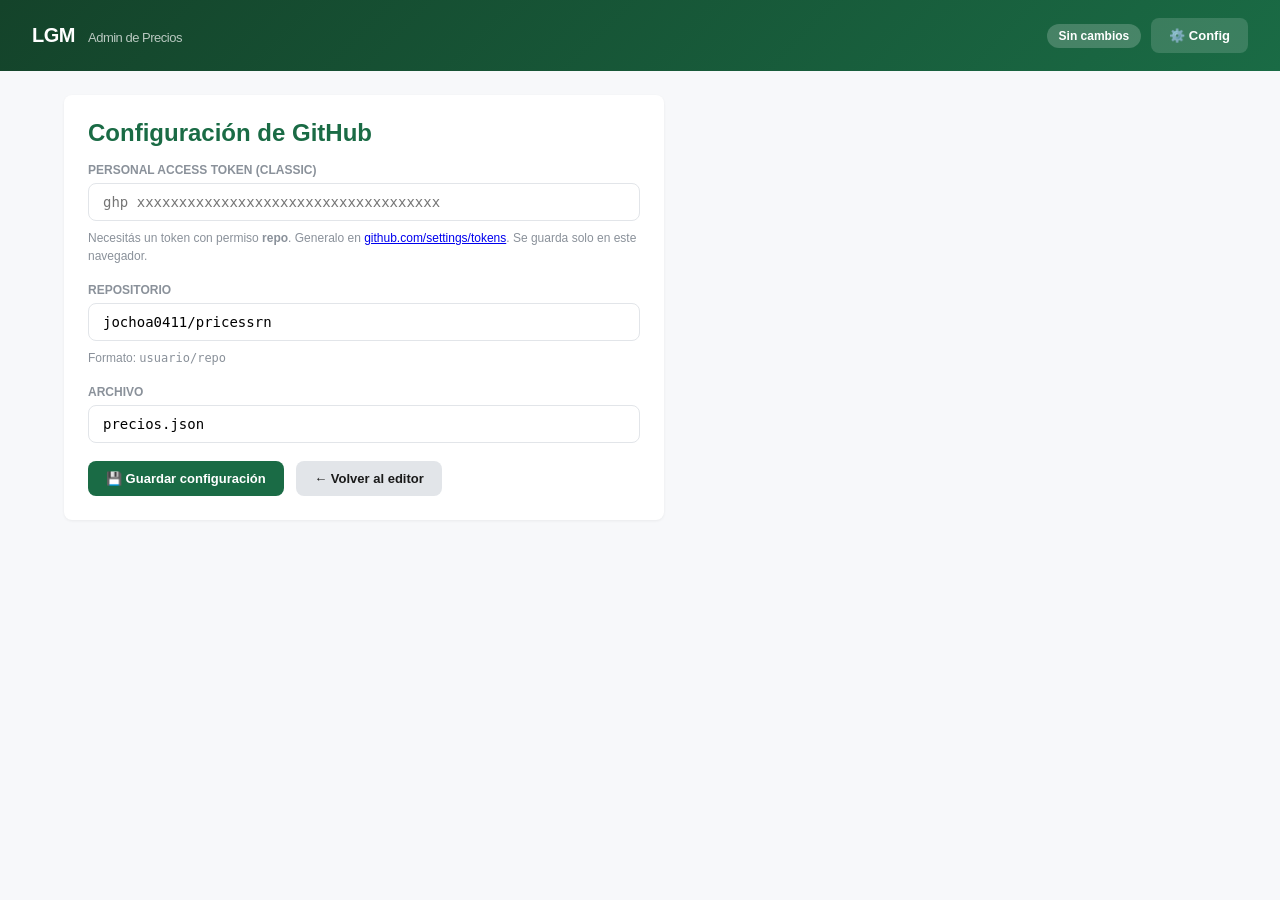
==== admin.html @ bcf22f52 "Proteger recarga con cambios pendientes" ====
<!DOCTYPE html>
<html lang="es">
<head>
<meta charset="UTF-8">
<meta name="viewport" content="width=device-width, initial-scale=1.0">
<title>LGM · Admin Precios</title>
<style>
:root { --bg: #f7f8fa; --card: #fff; --green: #1a6b45; --green-light: #e8f5e9; --green-dark: #14432a; --red: #d32f2f; --amber: #d97706; --blue: #0066cc; --border: #e2e5e9; --text: #1a1a1a; --muted: #8a919a; --radius: 8px; }
* { box-sizing: border-box; margin: 0; padding: 0; }
body { font-family: -apple-system, BlinkMacSystemFont, 'Segoe UI', sans-serif; background: var(--bg); color: var(--text); }

/* Header */
.topbar { background: linear-gradient(135deg, var(--green-dark), var(--green)); color: white; padding: 18px 32px; display: flex; justify-content: space-between; align-items: center; }
.topbar h1 { font-size: 20px; font-weight: 800; letter-spacing: -0.5px; }
.topbar h1 small { font-weight: 400; opacity: 0.7; font-size: 13px; margin-left: 8px; }
.topbar-right { display: flex; gap: 10px; align-items: center; }
.status { font-size: 12px; padding: 5px 12px; border-radius: 99px; font-weight: 600; }
.status.ok { background: rgba(255,255,255,0.2); }
.status.dirty { background: #ff9500; color: white; animation: pulse 1.5s infinite; }
@keyframes pulse { 0%,100%{opacity:1} 50%{opacity:0.7} }

/* Layout */
.container { max-width: 1200px; margin: 0 auto; padding: 24px; }
.toolbar { display: flex; gap: 12px; align-items: center; margin-bottom: 20px; flex-wrap: wrap; }
.toolbar-left { display: flex; gap: 10px; align-items: center; flex: 1; }
.toolbar-right { display: flex; gap: 10px; align-items: center; }

/* Buttons */
.btn { padding: 10px 18px; border: none; border-radius: var(--radius); font-weight: 600; cursor: pointer; font-size: 13px; display: inline-flex; align-items: center; gap: 6px; transition: all 0.15s; }
.btn-green { background: var(--green); color: white; }
.btn-green:hover { background: var(--green-dark); }
.btn-red { background: var(--red); color: white; }
.btn-blue { background: var(--blue); color: white; }
.btn-ghost { background: var(--border); color: var(--text); }
.btn-ghost:hover { background: #d0d4da; }
.btn-sm { padding: 6px 12px; font-size: 12px; }
.btn:disabled { opacity: 0.5; cursor: not-allowed; }

/* Tabs */
.tabs { display: flex; gap: 0; border-bottom: 2px solid var(--border); margin-bottom: 20px; }
.tab { padding: 12px 24px; border: none; background: transparent; cursor: pointer; font-weight: 600; color: var(--muted); border-bottom: 3px solid transparent; margin-bottom: -2px; font-size: 14px; }
.tab.active { color: var(--green); border-bottom-color: var(--green); }
.tab-panel { display: none; }
.tab-panel.active { display: block; }

/* Table */
.card { background: var(--card); border-radius: var(--radius); box-shadow: 0 1px 3px rgba(0,0,0,0.06); overflow: hidden; margin-bottom: 20px; }
table { width: 100%; border-collapse: collapse; }
th { background: var(--green-light); color: var(--green-dark); padding: 10px 14px; font-size: 11px; text-transform: uppercase; letter-spacing: 0.5px; text-align: left; font-weight: 700; position: sticky; top: 0; }
td { padding: 8px 14px; border-bottom: 1px solid var(--border); font-size: 13px; vertical-align: middle; }
tr:hover td { background: #f9fafb; }
td input { width: 100%; padding: 6px 8px; border: 1px solid var(--border); border-radius: 4px; font-size: 13px; font-family: inherit; }
td input:focus { outline: none; border-color: var(--green); box-shadow: 0 0 0 2px rgba(26,107,69,0.1); }
td input.changed { background: #fffde7; border-color: var(--amber); }
td input[type="number"] { font-variant-numeric: tabular-nums; }
.col-id { width: 50px; color: var(--muted); }
.col-actions { width: 80px; text-align: center; }
.row-new td { background: #f0f9f5; }

/* Config */
.config-card { background: var(--card); border-radius: var(--radius); padding: 24px; box-shadow: 0 1px 3px rgba(0,0,0,0.06); margin-bottom: 20px; max-width: 600px; }
.config-card label { display: block; font-size: 12px; font-weight: 600; color: var(--muted); margin-bottom: 6px; text-transform: uppercase; }
.config-card input { width: 100%; padding: 10px 14px; border: 1px solid var(--border); border-radius: var(--radius); font-size: 14px; font-family: monospace; }
.config-card input:focus { outline: none; border-color: var(--green); }
.config-card p { font-size: 12px; color: var(--muted); margin-top: 8px; line-height: 1.5; }

/* Toast */
.toast { position: fixed; bottom: 24px; right: 24px; padding: 14px 22px; border-radius: var(--radius); font-size: 13px; font-weight: 600; z-index: 9999; opacity: 0; transform: translateY(12px); transition: all 0.25s; pointer-events: none; color: white; max-width: 400px; box-shadow: 0 8px 24px rgba(0,0,0,0.2); }
.toast.show { opacity: 1; transform: translateY(0); }
.toast.ok { background: var(--green); }
.toast.err { background: var(--red); }

/* Diff modal */
.overlay { position: fixed; inset: 0; background: rgba(0,0,0,0.5); z-index: 1000; display: flex; align-items: center; justify-content: center; padding: 24px; }
.overlay.hidden { display: none; }
.diff-box { background: white; border-radius: 12px; padding: 28px; width: 100%; max-width: 580px; max-height: 80vh; overflow-y: auto; }
.diff-box h2 { font-size: 17px; color: var(--green); margin-bottom: 16px; }
.diff-line { padding: 6px 10px; border-radius: 4px; margin: 4px 0; font-size: 13px; font-family: monospace; }
.diff-add { background: #e8f5e9; color: #1b5e20; }
.diff-del { background: #ffebee; color: #b71c1c; }
.diff-mod { background: #fff8e1; color: #f57f17; }
.diff-btns { display: flex; gap: 10px; margin-top: 20px; }
.diff-btns .btn { flex: 1; justify-content: center; }

/* Version */
.version-bar { display: flex; align-items: center; gap: 12px; padding: 12px 16px; background: var(--green-light); border-radius: var(--radius); margin-bottom: 20px; font-size: 13px; }
.version-bar strong { color: var(--green); font-size: 18px; }
.version-bar input { width: 70px; padding: 6px 10px; border: 1px solid var(--border); border-radius: 4px; font-size: 16px; font-weight: 700; text-align: center; }
</style>
</head>
<body>

<div class="topbar">
  <h1>LGM <small>Admin de Precios</small></h1>
  <div class="topbar-right">
    <span id="statusBadge" class="status ok">Sin cambios</span>
    <button class="btn btn-ghost" onclick="switchTab('config')" style="background:rgba(255,255,255,0.15);color:white;">⚙️ Config</button>
  </div>
</div>

<div class="container">
  <!-- CONFIG -->
  <div id="panelConfig" class="tab-panel">
    <div class="config-card">
      <h2 style="color:var(--green);margin-bottom:16px;">Configuración de GitHub</h2>
      <label>Personal Access Token (classic)</label>
      <input type="password" id="cfgToken" placeholder="ghp_xxxxxxxxxxxxxxxxxxxxxxxxxxxxxxxxxxxx">
      <p>Necesitás un token con permiso <strong>repo</strong>. Generalo en <a href="https://github.com/settings/tokens/new" target="_blank">github.com/settings/tokens</a>. Se guarda solo en este navegador.</p>
      <br>
      <label>Repositorio</label>
      <input type="text" id="cfgRepo" value="jochoa0411/pricessrn">
      <p>Formato: <code>usuario/repo</code></p>
      <br>
      <label>Archivo</label>
      <input type="text" id="cfgFile" value="precios.json">
      <br><br>
      <button class="btn btn-green" onclick="guardarConfig()">💾 Guardar configuración</button>
      <button class="btn btn-ghost" onclick="switchTab('editor')" style="margin-left:8px;">← Volver al editor</button>
    </div>
  </div>

  <!-- EDITOR -->
  <div id="panelEditor" class="tab-panel active">

    <div class="version-bar">
      <span>Versión actual:</span>
      <input type="hidden" id="inputVersion">
      <input type="hidden" id="inputVersion"><strong id="versionDisplay" style="font-size:18px;color:var(--green);">v-</strong><span id="lastUpdate" style="color:var(--muted);font-size:12px;margin-left:12px;"></span>
      <span id="lastUpdate" style="color:var(--muted);font-size:12px;margin-left:12px;"></span>
      <div style="flex:1"></div>
      <button class="btn btn-ghost btn-sm" onclick="cargarDesdeGH()">🔄 🔄 Recargar</button>
    </div>

    <div class="tabs">
      <button class="tab active" onclick="switchSubTab(this,'tabTelas')">📊 Telas (<span id="countTelas">0</span>)</button>
      <button class="tab" onclick="switchSubTab(this,'tabSacos')">🛍️ Sacos (<span id="countSacos">0</span>)</button>
    </div>

    <!-- TELAS -->
    <div id="tabTelas" class="tab-panel active">
      <div class="card">
        <table>
          <thead><tr>
            <th class="col-id">ID</th>
            <th>Nombre</th>
            <th>Cat</th>
            <th>Sombra</th>
            <th>Rollo</th>
            <th style="width:100px">Master $/pie²</th>
            <th style="width:100px">Conf $/pie²</th>
            <th class="col-actions"></th>
          </tr></thead>
          <tbody id="tbodyTelas"></tbody>
        </table>
      </div>
      <button class="btn btn-blue" onclick="addTela()">➕ Agregar tela</button>
    </div>

    <!-- SACOS -->
    <div id="tabSacos" class="tab-panel">
      <div class="card">
        <table>
          <thead><tr>
            <th class="col-id">ID</th>
            <th>Nombre</th>
            <th>Medidas</th>
            <th style="width:70px">Peso gm</th>
            <th style="width:90px">Precio A</th>
            <th style="width:90px">Precio B</th>
            <th style="width:90px">Precio C</th>
            <th class="col-actions"></th>
          </tr></thead>
          <tbody id="tbodySacos"></tbody>
        </table>
      </div>
      <button class="btn btn-blue" onclick="addSaco()">➕ Agregar saco</button>
    </div>

    <div class="toolbar" style="margin-top:20px;">
      <div style="flex:1"></div>
      <button class="btn btn-green" id="btnPublicar" onclick="prepararPublicacion()" disabled>🚀 Publicar cambios</button>
    </div>
  </div>
</div>

<!-- DIFF MODAL -->
<div id="diffModal" class="overlay hidden" onclick="if(event.target===this) cerrarDiff()">
  <div class="diff-box" onclick="event.stopPropagation()">
    <h2>📋 Resumen de cambios</h2>
    <div id="diffContent"></div>
    <div class="diff-btns">
      <button class="btn btn-green" onclick="publicar()">✅ Confirmar y publicar</button>
      <button class="btn btn-ghost" onclick="cerrarDiff()">Cancelar</button>
    </div>
  </div>
</div>

<div id="toast" class="toast ok"></div>

<script>
// ── State ──
let DATA = { version: 1, actualizado: '', telas: [], sacos: [] };
let ORIGINAL = null; // snapshot para diff
let dirty = false;
let GH_SHA = null; // sha del archivo actual para commits

// ── Config ──
function getConfig(){
  return {
    token: localStorage.getItem('GH_TOKEN') || '',
    repo: localStorage.getItem('GH_REPO') || 'jochoa0411/pricessrn',
    file: localStorage.getItem('GH_FILE') || 'precios.json'
  };
}
function guardarConfig(){
  localStorage.setItem('GH_TOKEN', document.getElementById('cfgToken').value.trim());
  localStorage.setItem('GH_REPO', document.getElementById('cfgRepo').value.trim());
  localStorage.setItem('GH_FILE', document.getElementById('cfgFile').value.trim());
  toast('✅ Configuración guardada');
  switchTab('editor');
  cargarDesdeGH();
}

// ── Toast ──
let _tt;
function toast(msg, tipo='ok'){
  const el = document.getElementById('toast');
  el.textContent = msg; el.className = 'toast '+tipo+' show';
  clearTimeout(_tt); _tt = setTimeout(()=> el.classList.remove('show'), 3000);
}

// ── Tabs ──
function switchTab(t){
  document.getElementById('panelConfig').classList.toggle('active', t==='config');
  document.getElementById('panelEditor').classList.toggle('active', t==='editor');
}
function switchSubTab(btn, id){
  document.querySelectorAll('.tabs .tab').forEach(b=>b.classList.remove('active'));
  btn.classList.add('active');
  document.querySelectorAll('#panelEditor > .tab-panel').forEach(p=>p.classList.remove('active'));
  document.getElementById(id).classList.add('active');
}

// ── Dirty tracking ──
function markDirty(){
  dirty = true;
  document.getElementById('statusBadge').textContent = '● Cambios sin publicar';
  document.getElementById('statusBadge').className = 'status dirty';
  document.getElementById('btnPublicar').disabled = false;
}
function markClean(){
  dirty = false;
  document.getElementById('statusBadge').textContent = 'Sin cambios';
  document.getElementById('statusBadge').className = 'status ok';
  document.getElementById('btnPublicar').disabled = true;
}

// ── Render tables ──
function renderTelas(){
  const tb = document.getElementById('tbodyTelas');
  tb.innerHTML = '';
  DATA.telas.forEach((t,i) => {
    const tr = document.createElement('tr');
    tr.innerHTML = `
      <td class="col-id">${t.id}</td>
      <td><input value="${esc(t.nombre)}" oninput="DATA.telas[${i}].nombre=this.value;markDirty();this.classList.add('changed')"></td>
      <td><input value="${esc(t.cat)}" oninput="DATA.telas[${i}].cat=this.value;markDirty();this.classList.add('changed')" style="width:80px"></td>
      <td><input value="${esc(t.sombra)}" oninput="DATA.telas[${i}].sombra=this.value;markDirty();this.classList.add('changed')" style="width:60px"></td>
      <td><input value="${esc(t.rollo)}" oninput="DATA.telas[${i}].rollo=this.value;markDirty();this.classList.add('changed')" style="width:90px"></td>
      <td><input type="number" step="0.001" value="${t.pm}" oninput="DATA.telas[${i}].pm=+this.value;markDirty();this.classList.add('changed')"></td>
      <td><input type="number" step="0.001" value="${t.pc}" oninput="DATA.telas[${i}].pc=+this.value;markDirty();this.classList.add('changed')"></td>
      <td class="col-actions"><button class="btn btn-red btn-sm" onclick="DATA.telas.splice(${i},1);renderTelas();markDirty()">🗑️</button></td>`;
    tb.appendChild(tr);
  });
  document.getElementById('countTelas').textContent = DATA.telas.length;
}
function renderSacos(){
  const tb = document.getElementById('tbodySacos');
  tb.innerHTML = '';
  DATA.sacos.forEach((s,i) => {
    const tr = document.createElement('tr');
    tr.innerHTML = `
      <td class="col-id">${s.id}</td>
      <td><input value="${esc(s.nombre)}" oninput="DATA.sacos[${i}].nombre=this.value;markDirty();this.classList.add('changed')"></td>
      <td><input value="${esc(s.medidas)}" oninput="DATA.sacos[${i}].medidas=this.value;markDirty();this.classList.add('changed')" style="width:90px"></td>
      <td><input type="number" value="${s.gm}" oninput="DATA.sacos[${i}].gm=+this.value;markDirty();this.classList.add('changed')"></td>
      <td><input type="number" step="0.01" value="${s.pA}" oninput="DATA.sacos[${i}].pA=+this.value;markDirty();this.classList.add('changed')"></td>
      <td><input type="number" step="0.01" value="${s.pB}" oninput="DATA.sacos[${i}].pB=+this.value;markDirty();this.classList.add('changed')"></td>
      <td><input type="number" step="0.01" value="${s.pC}" oninput="DATA.sacos[${i}].pC=+this.value;markDirty();this.classList.add('changed')"></td>
      <td class="col-actions"><button class="btn btn-red btn-sm" onclick="DATA.sacos.splice(${i},1);renderSacos();markDirty()">🗑️</button></td>`;
    tb.appendChild(tr);
  });
  document.getElementById('countSacos').textContent = DATA.sacos.length;
}

function esc(s){ return (s||'').replace(/"/g, '&quot;'); }

// ── Add rows ──
function addTela(){
  const maxId = Math.max(0, ...DATA.telas.map(t=>t.id));
  DATA.telas.push({id:maxId+1, nombre:'', cat:'', sombra:'', rollo:'', pm:0, pc:0});
  renderTelas(); markDirty();
  document.getElementById('tbodyTelas').lastChild.querySelector('input').focus();
}
function addSaco(){
  const maxId = Math.max(0, ...DATA.sacos.map(s=>s.id));
  DATA.sacos.push({id:maxId+1, nombre:'', medidas:'', gm:0, pA:0, pB:0, pC:0});
  renderSacos(); markDirty();
  document.getElementById('tbodySacos').lastChild.querySelector('input').focus();
}

// ── Cargar desde GitHub ──
async function cargarDesdeGH(){
  const cfg = getConfig();
  if(!cfg.token){ switchTab('config'); toast('Configurá tu token de GitHub primero','err'); return; }

  try {
    toast('Cargando desde GitHub...');
    const r = await fetch(`https://api.github.com/repos/${cfg.repo}/contents/${cfg.file}`, {
      headers: { 'Authorization': 'Bearer '+cfg.token, 'Accept': 'application/vnd.github.v3+json' }
    });
    if(!r.ok) throw new Error('HTTP '+r.status);
    const meta = await r.json();
    GH_SHA = meta.sha;

    const content = atob(meta.content.replace(/\n/g,''));
    DATA = JSON.parse(content);
    // Migrar formato viejo
    DATA.sacos = DATA.sacos.map(s => s.pA !== undefined ? s : {...s, pA:s.p2||0, pB:s.p2||0, pC:s.p2||0});

    ORIGINAL = JSON.parse(JSON.stringify(DATA));

    document.getElementById('inputVersion').value = DATA.version;
    renderTelas(); renderSacos(); markClean();
    toast('✅ Cargado v'+DATA.version+' ('+DATA.telas.length+' telas, '+DATA.sacos.length+' sacos)');
  } catch(e){
    toast('Error: '+e.message, 'err');
  }
}

// ── Diff ──
function prepararPublicacion(){
  DATA.version = parseInt(document.getElementById('inputVersion').value) || (ORIGINAL.version + 1);
  DATA.actualizado = new Date().toISOString().slice(0,10);

  const cambios = [];

  // Telas
  DATA.telas.forEach(nt => {
    const o = ORIGINAL.telas.find(x=>x.id===nt.id);
    if(!o){ cambios.push({t:'add', msg:'+ Tela nueva: '+nt.nombre}); return; }
    if(o.pm!==nt.pm) cambios.push({t:'mod', msg: nt.nombre+' Master: $'+o.pm.toFixed(3)+' → $'+nt.pm.toFixed(3)});
    if(o.pc!==nt.pc) cambios.push({t:'mod', msg: nt.nombre+' Conf: $'+o.pc.toFixed(3)+' → $'+nt.pc.toFixed(3)});
    if(o.nombre!==nt.nombre) cambios.push({t:'mod', msg: 'Tela #'+nt.id+' renombrada: '+o.nombre+' → '+nt.nombre});
  });
  ORIGINAL.telas.forEach(o => {
    if(!DATA.telas.find(x=>x.id===o.id)) cambios.push({t:'del', msg: '- Tela eliminada: '+o.nombre});
  });

  // Sacos
  DATA.sacos.forEach(ns => {
    const o = ORIGINAL.sacos.find(x=>x.id===ns.id);
    if(!o){ cambios.push({t:'add', msg:'+ Saco nuevo: '+ns.nombre}); return; }
    ['pA','pB','pC'].forEach(k=>{
      if(o[k]!==ns[k]) cambios.push({t:'mod', msg: ns.nombre+' Tier '+k.slice(1)+': Q'+o[k].toFixed(2)+' → Q'+ns[k].toFixed(2)});
    });
    if(o.nombre!==ns.nombre) cambios.push({t:'mod', msg: 'Saco #'+ns.id+' renombrado: '+o.nombre+' → '+ns.nombre});
  });
  ORIGINAL.sacos.forEach(o => {
    if(!DATA.sacos.find(x=>x.id===o.id)) cambios.push({t:'del', msg: '- Saco eliminado: '+o.nombre});
  });

  if(!cambios.length){ cambios.push({t:'mod', msg:'Solo cambio de versión: '+ORIGINAL.version+' → '+DATA.version}); }

  const html = cambios.map(c => `<div class="diff-line diff-${c.t}">${c.msg}</div>`).join('');
  document.getElementById('diffContent').innerHTML = html;
  document.getElementById('diffModal').classList.remove('hidden');
}
function cerrarDiff(){ document.getElementById('diffModal').classList.add('hidden'); }

// ── Publicar (commit a GitHub) ──
async function publicar(){
  const cfg = getConfig();
  cerrarDiff();

  const jsonStr = JSON.stringify(DATA, null, 2);
  const b64 = btoa(unescape(encodeURIComponent(jsonStr)));

  try {
    toast('Publicando a GitHub...');
    const r = await fetch(`https://api.github.com/repos/${cfg.repo}/contents/${cfg.file}`, {
      method: 'PUT',
      headers: {
        'Authorization': 'Bearer '+cfg.token,
        'Accept': 'application/vnd.github.v3+json',
        'Content-Type': 'application/json'
      },
      body: JSON.stringify({
        message: 'Precios v'+DATA.version+' — '+new Date().toLocaleDateString('es-GT'),
        content: b64,
        sha: GH_SHA
      })
    });

    if(!r.ok){
      const err = await r.json();
      throw new Error(err.message || 'HTTP '+r.status);
    }

    const result = await r.json();
    GH_SHA = result.content.sha;
    ORIGINAL = JSON.parse(JSON.stringify(DATA));
    markClean();
    toast('✅ Publicado v'+DATA.version+' — los iPhones se actualizarán al abrir el app');
  } catch(e){
    toast('Error: '+e.message, 'err');
  }
}

// ── Init ──
window.addEventListener('load', function(){
  const cfg = getConfig();
  document.getElementById('cfgToken').value = cfg.token;
  document.getElementById('cfgRepo').value = cfg.repo;
  document.getElementById('cfgFile').value = cfg.file;

  if(cfg.token){ cargarDesdeGH(); }
  else { switchTab('config'); }
});

// Warn antes de cerrar con cambios
window.addEventListener('beforeunload', function(e){
  if(dirty){ e.preventDefault(); e.returnValue = ''; }
});
</script>
</body>
</html>
<script>
// Mostrar fecha/hora de última actualización
const _origCargar = cargarDesdeGH;
cargarDesdeGH = async function(){
  await _origCargar();
  if(DATA.actualizado){
    document.getElementById('lastUpdate').textContent = '📅 Última actualización: ' + DATA.actualizado;
  }
};

// Override publicar para guardar fecha+hora
const _origPublicar = publicar;
publicar = async function(){
  DATA.actualizado = new Date().toLocaleString('es-GT', {
    day:'2-digit', month:'2-digit', year:'numeric',
    hour:'2-digit', minute:'2-digit', second:'2-digit'
  });
  await _origPublicar();
  document.getElementById('lastUpdate').textContent = '📅 Última actualización: ' + DATA.actualizado;
};
</script>
<script>
// Auto-incrementar versión al primer cambio
const _origMarkDirty = markDirty;
let _versionBumped = false;
markDirty = function(){
  _origMarkDirty();
  if(!_versionBumped){
    _versionBumped = true;
    const inp = document.getElementById('inputVersion');
    inp.value = parseInt(inp.value || 0) + 1;
  }
};
// Reset flag al cargar o publicar
const _origCargar2 = cargarDesdeGH;
cargarDesdeGH = async function(){ await _origCargar2(); _versionBumped = false; };
const _origPublicar2 = publicar;
publicar = async function(){ await _origPublicar2(); _versionBumped = false; };
</script>
<script>
// Ocultar input manual, mostrar solo versión como badge
document.querySelector('.version-bar').innerHTML = '<span>Versión:</span> <input type="hidden" id="inputVersion"><strong id="versionDisplay">-</strong><span id="lastUpdate" style="color:#8a919a;font-size:12px;margin-left:12px;"></span><div style="flex:1"></div><button class="btn btn-ghost btn-sm" onclick="cargarDesdeGH()">🔄 🔄 Recargar</button>';

// Mostrar versión al cargar
const _origCargar3 = cargarDesdeGH;
cargarDesdeGH = async function(){
  await _origCargar3();
  document.getElementById('versionDisplay').textContent = 'v' + DATA.version;
  if(DATA.actualizado) document.getElementById('lastUpdate').textContent = '📅 ' + DATA.actualizado;
  document.getElementById('inputVersion').value = DATA.version;
};

// Auto-incrementar al primer cambio + actualizar display
const _origMarkDirty2 = markDirty;
let _bumped2 = false;
markDirty = function(){
  _origMarkDirty2();
  if(!_bumped2){
    _bumped2 = true;
    DATA.version = (DATA.version || 1) + 1;
    document.getElementById('versionDisplay').textContent = 'v' + DATA.version + ' (pendiente)';
  }
};

// Reset después de publicar
const _origPublicar3 = publicar;
publicar = async function(){
  document.getElementById('inputVersion').value = DATA.version;
  await _origPublicar3();
  _bumped2 = false;
  document.getElementById('versionDisplay').textContent = 'v' + DATA.version;
  if(DATA.actualizado) document.getElementById('lastUpdate').textContent = '📅 ' + DATA.actualizado;
};
</script>
<script>
var _origCargarFinal = cargarDesdeGH;
cargarDesdeGH = async function(){
  if(dirty){
    if(!confirm('Tenés cambios sin publicar. Si recargás se pierden.\n\n¿Continuar?')) return;
  }
  await _origCargarFinal();
};
</script>
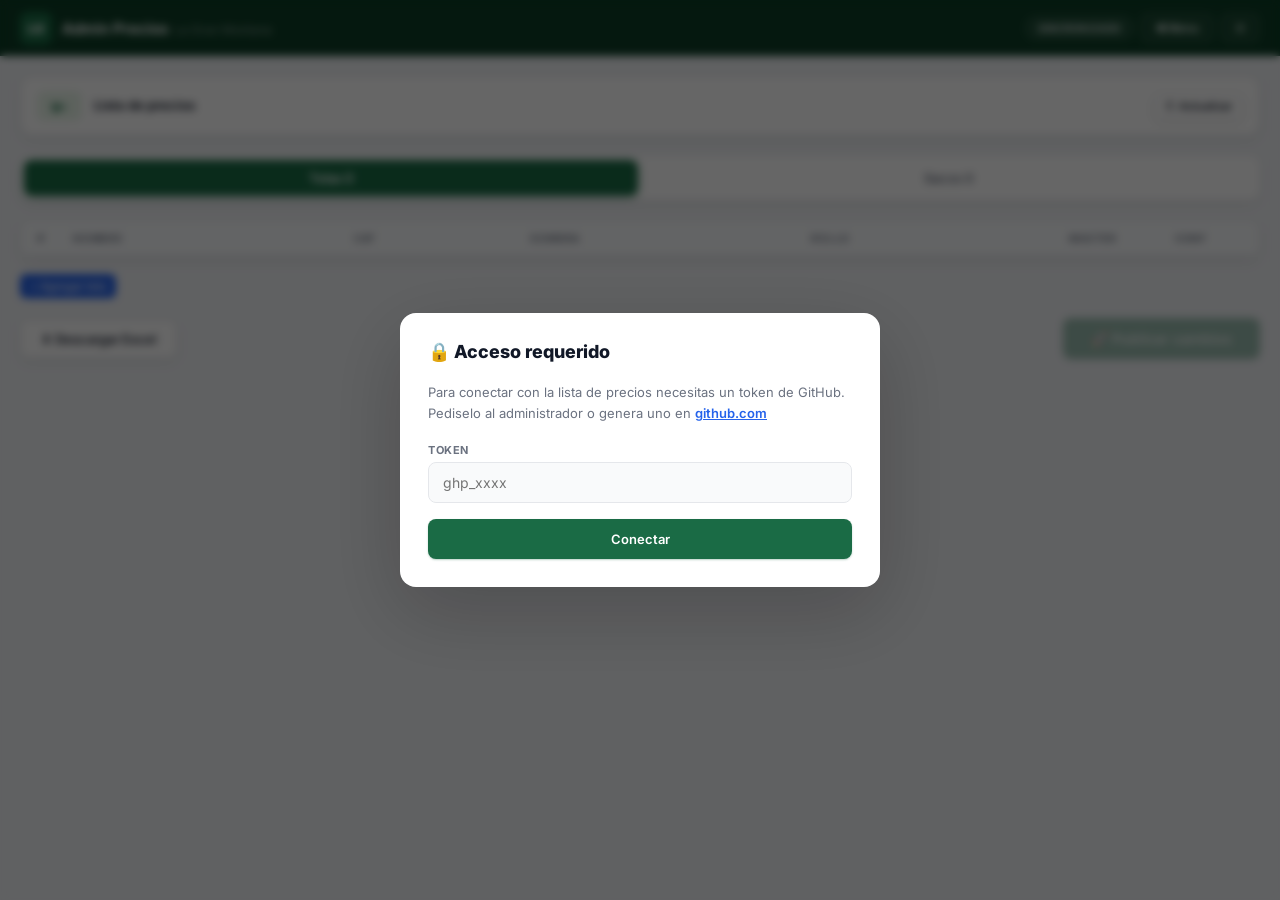
==== commit 3dea481c: "Admin v5: responsive, token prompt, nav, excel" ====
--- a/admin.html
+++ b/admin.html
@@ -4,517 +4,203 @@
 <meta charset="UTF-8">
 <meta name="viewport" content="width=device-width, initial-scale=1.0">
 <title>LGM · Admin Precios</title>
+<link href="https://fonts.googleapis.com/css2?family=Inter:wght@400;500;600;700;800;900&display=swap" rel="stylesheet">
 <style>
-:root { --bg: #f7f8fa; --card: #fff; --green: #1a6b45; --green-light: #e8f5e9; --green-dark: #14432a; --red: #d32f2f; --amber: #d97706; --blue: #0066cc; --border: #e2e5e9; --text: #1a1a1a; --muted: #8a919a; --radius: 8px; }
-* { box-sizing: border-box; margin: 0; padding: 0; }
-body { font-family: -apple-system, BlinkMacSystemFont, 'Segoe UI', sans-serif; background: var(--bg); color: var(--text); }
-
-/* Header */
-.topbar { background: linear-gradient(135deg, var(--green-dark), var(--green)); color: white; padding: 18px 32px; display: flex; justify-content: space-between; align-items: center; }
-.topbar h1 { font-size: 20px; font-weight: 800; letter-spacing: -0.5px; }
-.topbar h1 small { font-weight: 400; opacity: 0.7; font-size: 13px; margin-left: 8px; }
-.topbar-right { display: flex; gap: 10px; align-items: center; }
-.status { font-size: 12px; padding: 5px 12px; border-radius: 99px; font-weight: 600; }
-.status.ok { background: rgba(255,255,255,0.2); }
-.status.dirty { background: #ff9500; color: white; animation: pulse 1.5s infinite; }
-@keyframes pulse { 0%,100%{opacity:1} 50%{opacity:0.7} }
-
-/* Layout */
-.container { max-width: 1200px; margin: 0 auto; padding: 24px; }
-.toolbar { display: flex; gap: 12px; align-items: center; margin-bottom: 20px; flex-wrap: wrap; }
-.toolbar-left { display: flex; gap: 10px; align-items: center; flex: 1; }
-.toolbar-right { display: flex; gap: 10px; align-items: center; }
-
-/* Buttons */
-.btn { padding: 10px 18px; border: none; border-radius: var(--radius); font-weight: 600; cursor: pointer; font-size: 13px; display: inline-flex; align-items: center; gap: 6px; transition: all 0.15s; }
-.btn-green { background: var(--green); color: white; }
-.btn-green:hover { background: var(--green-dark); }
-.btn-red { background: var(--red); color: white; }
-.btn-blue { background: var(--blue); color: white; }
-.btn-ghost { background: var(--border); color: var(--text); }
-.btn-ghost:hover { background: #d0d4da; }
-.btn-sm { padding: 6px 12px; font-size: 12px; }
-.btn:disabled { opacity: 0.5; cursor: not-allowed; }
-
-/* Tabs */
-.tabs { display: flex; gap: 0; border-bottom: 2px solid var(--border); margin-bottom: 20px; }
-.tab { padding: 12px 24px; border: none; background: transparent; cursor: pointer; font-weight: 600; color: var(--muted); border-bottom: 3px solid transparent; margin-bottom: -2px; font-size: 14px; }
-.tab.active { color: var(--green); border-bottom-color: var(--green); }
-.tab-panel { display: none; }
-.tab-panel.active { display: block; }
-
-/* Table */
-.card { background: var(--card); border-radius: var(--radius); box-shadow: 0 1px 3px rgba(0,0,0,0.06); overflow: hidden; margin-bottom: 20px; }
-table { width: 100%; border-collapse: collapse; }
-th { background: var(--green-light); color: var(--green-dark); padding: 10px 14px; font-size: 11px; text-transform: uppercase; letter-spacing: 0.5px; text-align: left; font-weight: 700; position: sticky; top: 0; }
-td { padding: 8px 14px; border-bottom: 1px solid var(--border); font-size: 13px; vertical-align: middle; }
-tr:hover td { background: #f9fafb; }
-td input { width: 100%; padding: 6px 8px; border: 1px solid var(--border); border-radius: 4px; font-size: 13px; font-family: inherit; }
-td input:focus { outline: none; border-color: var(--green); box-shadow: 0 0 0 2px rgba(26,107,69,0.1); }
-td input.changed { background: #fffde7; border-color: var(--amber); }
-td input[type="number"] { font-variant-numeric: tabular-nums; }
-.col-id { width: 50px; color: var(--muted); }
-.col-actions { width: 80px; text-align: center; }
-.row-new td { background: #f0f9f5; }
-
-/* Config */
-.config-card { background: var(--card); border-radius: var(--radius); padding: 24px; box-shadow: 0 1px 3px rgba(0,0,0,0.06); margin-bottom: 20px; max-width: 600px; }
-.config-card label { display: block; font-size: 12px; font-weight: 600; color: var(--muted); margin-bottom: 6px; text-transform: uppercase; }
-.config-card input { width: 100%; padding: 10px 14px; border: 1px solid var(--border); border-radius: var(--radius); font-size: 14px; font-family: monospace; }
-.config-card input:focus { outline: none; border-color: var(--green); }
-.config-card p { font-size: 12px; color: var(--muted); margin-top: 8px; line-height: 1.5; }
-
-/* Toast */
-.toast { position: fixed; bottom: 24px; right: 24px; padding: 14px 22px; border-radius: var(--radius); font-size: 13px; font-weight: 600; z-index: 9999; opacity: 0; transform: translateY(12px); transition: all 0.25s; pointer-events: none; color: white; max-width: 400px; box-shadow: 0 8px 24px rgba(0,0,0,0.2); }
-.toast.show { opacity: 1; transform: translateY(0); }
-.toast.ok { background: var(--green); }
-.toast.err { background: var(--red); }
-
-/* Diff modal */
-.overlay { position: fixed; inset: 0; background: rgba(0,0,0,0.5); z-index: 1000; display: flex; align-items: center; justify-content: center; padding: 24px; }
-.overlay.hidden { display: none; }
-.diff-box { background: white; border-radius: 12px; padding: 28px; width: 100%; max-width: 580px; max-height: 80vh; overflow-y: auto; }
-.diff-box h2 { font-size: 17px; color: var(--green); margin-bottom: 16px; }
-.diff-line { padding: 6px 10px; border-radius: 4px; margin: 4px 0; font-size: 13px; font-family: monospace; }
-.diff-add { background: #e8f5e9; color: #1b5e20; }
-.diff-del { background: #ffebee; color: #b71c1c; }
-.diff-mod { background: #fff8e1; color: #f57f17; }
-.diff-btns { display: flex; gap: 10px; margin-top: 20px; }
-.diff-btns .btn { flex: 1; justify-content: center; }
-
-/* Version */
-.version-bar { display: flex; align-items: center; gap: 12px; padding: 12px 16px; background: var(--green-light); border-radius: var(--radius); margin-bottom: 20px; font-size: 13px; }
-.version-bar strong { color: var(--green); font-size: 18px; }
-.version-bar input { width: 70px; padding: 6px 10px; border: 1px solid var(--border); border-radius: 4px; font-size: 16px; font-weight: 700; text-align: center; }
+:root{--bg:#f0f2f5;--card:#fff;--green:#1a6b45;--gl:#e8f5e9;--gd:#0d3d26;--red:#e53935;--amber:#f59e0b;--blue:#2563eb;--border:#e5e7eb;--text:#111827;--muted:#6b7280;--r:12px;--shadow:0 1px 3px rgba(0,0,0,.04),0 4px 12px rgba(0,0,0,.06)}
+*{box-sizing:border-box;margin:0;padding:0}
+body{font-family:'Inter',system-ui,sans-serif;background:var(--bg);color:var(--text);-webkit-font-smoothing:antialiased}
+.topbar{background:var(--gd);color:#fff;padding:0 20px;height:56px;display:flex;align-items:center;justify-content:space-between;position:sticky;top:0;z-index:100}
+.brand{display:flex;align-items:center;gap:10px}
+.brand-icon{width:32px;height:32px;background:var(--green);border-radius:8px;display:flex;align-items:center;justify-content:center;font-weight:900;font-size:12px;box-shadow:0 2px 8px rgba(26,107,69,.4)}
+.brand h1{font-size:15px;font-weight:700}.brand h1 span{font-weight:400;opacity:.5;font-size:12px;margin-left:6px}
+.topbar-right{display:flex;gap:6px;align-items:center}
+.status{font-size:10px;padding:5px 12px;border-radius:99px;font-weight:600;letter-spacing:.3px;text-transform:uppercase}
+.status.ok{background:rgba(255,255,255,.08);border:1px solid rgba(255,255,255,.1)}
+.status.dirty{background:var(--amber);color:#000;border:1px solid transparent;animation:glow 2s infinite}
+@keyframes glow{0%,100%{box-shadow:0 0 0 0 rgba(245,158,11,.4)}50%{box-shadow:0 0 0 6px rgba(245,158,11,0)}}
+.top-btn{background:rgba(255,255,255,.06);border:1px solid rgba(255,255,255,.1);color:#fff;padding:7px 14px;border-radius:8px;font-size:11px;font-weight:600;cursor:pointer;font-family:inherit;text-decoration:none;display:inline-flex;align-items:center;gap:4px}
+.top-btn:hover{background:rgba(255,255,255,.12)}
+.container{max-width:1280px;margin:0 auto;padding:20px}
+.btn{padding:10px 20px;border:none;border-radius:8px;font-weight:600;cursor:pointer;font-size:13px;display:inline-flex;align-items:center;gap:6px;transition:all .15s;font-family:inherit}
+.btn-green{background:var(--green);color:#fff;box-shadow:0 1px 2px rgba(26,107,69,.3)}
+.btn-green:hover{background:#15593a;transform:translateY(-1px);box-shadow:0 4px 12px rgba(26,107,69,.3)}
+.btn-red{background:var(--red);color:#fff}
+.btn-blue{background:var(--blue);color:#fff;box-shadow:0 1px 2px rgba(37,99,235,.3)}
+.btn-blue:hover{background:#1d4ed8}
+.btn-ghost{background:#fff;color:var(--text);border:1px solid var(--border);box-shadow:var(--shadow)}
+.btn-ghost:hover{background:#f9fafb}
+.btn-sm{padding:5px 10px;font-size:11px;border-radius:6px}
+.btn:disabled{opacity:.4;cursor:not-allowed;transform:none!important}
+.tabs{display:flex;gap:4px;margin-bottom:20px;background:#fff;padding:4px;border-radius:10px;box-shadow:var(--shadow)}
+.tab{flex:1;padding:10px 16px;border:none;background:transparent;cursor:pointer;font-weight:600;color:var(--muted);border-radius:8px;font-size:13px;transition:all .2s;font-family:inherit}
+.tab.active{background:var(--green);color:#fff;box-shadow:0 2px 8px rgba(26,107,69,.25)}
+.tab:not(.active):hover{background:#f3f4f6;color:var(--text)}
+.tab-panel{display:none}.tab-panel.active{display:block}
+.card{background:var(--card);border-radius:var(--r);box-shadow:var(--shadow);overflow-x:auto;margin-bottom:16px;border:1px solid var(--border)}
+table{width:100%;border-collapse:collapse;min-width:600px}
+th{background:#f8fafc;color:var(--muted);padding:10px 12px;font-size:10px;text-transform:uppercase;letter-spacing:.8px;text-align:left;font-weight:700;border-bottom:2px solid var(--border);white-space:nowrap}
+td{padding:5px 6px;border-bottom:1px solid #f3f4f6;font-size:13px}
+tr:hover td{background:#fafbfc}
+tr:last-child td{border-bottom:none}
+td input{width:100%;padding:7px 8px;border:1.5px solid transparent;border-radius:6px;font-size:13px;font-family:inherit;background:#f9fafb;transition:all .15s}
+td input:hover{border-color:#e5e7eb;background:#fff}
+td input:focus{outline:none;border-color:var(--green);background:#fff;box-shadow:0 0 0 3px rgba(26,107,69,.08)}
+td input.changed{background:#fffbeb;border-color:var(--amber)}
+td input[type="number"]{font-variant-numeric:tabular-nums;text-align:right}
+.col-id{width:40px;text-align:center;color:var(--muted);font-size:11px;font-weight:600}
+.col-actions{width:40px;text-align:center}
+.del-btn{width:28px;height:28px;border-radius:6px;border:none;background:#fef2f2;color:var(--red);cursor:pointer;font-size:14px;display:inline-flex;align-items:center;justify-content:center}
+.del-btn:hover{background:var(--red);color:#fff}
+.overlay{position:fixed;inset:0;background:rgba(0,0,0,.6);backdrop-filter:blur(4px);z-index:1000;display:flex;align-items:center;justify-content:center;padding:16px}
+.overlay.hidden{display:none}
+.modal-box{background:#fff;border-radius:16px;padding:28px;width:100%;max-width:480px;max-height:85vh;overflow-y:auto;box-shadow:0 24px 80px rgba(0,0,0,.2);animation:slideUp .3s cubic-bezier(.16,1,.3,1)}
+@keyframes slideUp{from{transform:translateY(24px);opacity:0}to{transform:translateY(0);opacity:1}}
+.modal-box h2{font-size:18px;font-weight:800;margin-bottom:20px}
+.modal-box h2 span{color:var(--green)}
+.field{margin-bottom:16px}
+.field label{display:block;font-size:11px;font-weight:700;color:var(--muted);margin-bottom:5px;text-transform:uppercase;letter-spacing:.5px}
+.field input{width:100%;padding:11px 14px;border:1.5px solid var(--border);border-radius:8px;font-size:14px;font-family:inherit;background:#f9fafb}
+.field input:focus{outline:none;border-color:var(--green);background:#fff}
+.field p{font-size:12px;color:var(--muted);margin-top:5px}.field p a{color:var(--blue);font-weight:600;text-decoration:none}
+.diff-line{padding:8px 12px;border-radius:6px;margin:4px 0;font-size:12px;font-family:'SF Mono','Fira Code',monospace;font-weight:500}
+.diff-add{background:#ecfdf5;color:#065f46;border:1px solid #a7f3d0}
+.diff-del{background:#fef2f2;color:#991b1b;border:1px solid #fecaca}
+.diff-mod{background:#fffbeb;color:#92400e;border:1px solid #fde68a}
+.diff-btns{display:flex;gap:10px;margin-top:20px}.diff-btns .btn{flex:1;justify-content:center}
+.version-bar{display:flex;align-items:center;gap:12px;padding:14px 16px;background:#fff;border-radius:var(--r);margin-bottom:20px;box-shadow:var(--shadow);border:1px solid var(--border);flex-wrap:wrap}
+.v-badge{background:var(--gl);color:var(--green);font-size:16px;font-weight:900;padding:5px 14px;border-radius:8px}
+.v-info{flex:1;min-width:120px}
+.v-title{font-weight:700;font-size:13px;color:var(--text)}
+.v-date{color:var(--muted);font-size:11px;margin-top:2px}
+.toast{position:fixed;bottom:20px;left:50%;transform:translateX(-50%) translateY(16px) scale(.95);padding:12px 24px;border-radius:10px;font-size:13px;font-weight:600;z-index:9999;opacity:0;transition:all .3s cubic-bezier(.16,1,.3,1);pointer-events:none;color:#fff;max-width:90vw;text-align:center}
+.toast.show{opacity:1;transform:translateX(-50%) translateY(0) scale(1)}
+.toast.ok{background:linear-gradient(135deg,var(--green),#2d9d6a);box-shadow:0 8px 32px rgba(26,107,69,.3)}
+.toast.err{background:linear-gradient(135deg,#dc2626,var(--red));box-shadow:0 8px 32px rgba(229,57,53,.3)}
+.bottom-bar{display:flex;justify-content:space-between;align-items:center;gap:10px;margin-top:20px;flex-wrap:wrap}
+@media(max-width:768px){
+  .container{padding:12px}
+  .topbar{padding:0 12px;height:50px}
+  .brand h1 span{display:none}
+  .version-bar{gap:8px;padding:12px}
+  .v-badge{font-size:14px;padding:4px 10px}
+  .tabs{flex-direction:column;gap:2px}
+  .tab{padding:10px 14px;text-align:center}
+  table{min-width:500px}
+  th,td{padding:6px 5px;font-size:12px}
+  td input{padding:6px;font-size:12px}
+  .bottom-bar{flex-direction:column}
+  .bottom-bar .btn{width:100%;justify-content:center}
+}
 </style>
 </head>
 <body>
+<div class="topbar">
+  <div class="brand">
+    <div class="brand-icon">LG</div>
+    <h1>Admin Precios<span>La Gran Montana</span></h1>
+  </div>
+  <div class="topbar-right">
+    <span id="statusBadge" class="status ok">Sincronizado</span>
+    <a href="./" class="top-btn">&#9664; Menu</a>
+    <button class="top-btn" onclick="switchTab('config')">&#9881;</button>
+  </div>
+</div>
+<div class="container">
+  <div id="panelConfig" class="tab-panel">
+    <div class="modal-box" style="margin:0 auto;box-shadow:var(--shadow);animation:none">
+      <h2><span>&#9881;</span> Conexion GitHub</h2>
+      <div class="field"><label>Personal Access Token</label>
+        <input type="password" id="cfgToken" placeholder="ghp_xxxx">
+        <p>Token con permiso <strong>repo</strong>. <a href="https://github.com/settings/tokens/new" target="_blank">Generar &rarr;</a></p>
+      </div>
+      <div class="field"><label>Repositorio</label><input type="text" id="cfgRepo" value="jochoa0411/pricessrn"></div>
+      <div class="field"><label>Archivo</label><input type="text" id="cfgFile" value="precios.json"></div>
+      <div style="display:flex;gap:10px;margin-top:24px">
+        <button class="btn btn-green" onclick="guardarConfig()">Guardar</button>
+        <button class="btn btn-ghost" onclick="switchTab('editor')">Volver</button>
+      </div>
+    </div>
+  </div>
+  <div id="panelEditor" class="tab-panel active">
+    <div class="version-bar">
+      <span class="v-badge" id="versionDisplay">v-</span>
+      <div class="v-info">
+        <div class="v-title">Lista de precios</div>
+        <div class="v-date" id="lastUpdate"></div>
+      </div>
+      <button class="btn btn-ghost btn-sm" onclick="recargar()">&#8635; Actualizar</button>
+    </div>
+    <div class="tabs">
+      <button class="tab active" onclick="switchSubTab(this,'tabTelas')">Telas <span id="countTelas">0</span></button>
+      <button class="tab" onclick="switchSubTab(this,'tabSacos')">Sacos <span id="countSacos">0</span></button>
+    </div>
+    <div id="tabTelas" class="tab-panel active">
+      <div class="card"><table>
+        <thead><tr><th class="col-id">#</th><th>Nombre</th><th>Cat</th><th>Sombra</th><th>Rollo</th><th style="width:90px;text-align:right">Master</th><th style="width:90px;text-align:right">Conf</th><th class="col-actions"></th></tr></thead>
+        <tbody id="tbodyTelas"></tbody>
+      </table></div>
+      <button class="btn btn-blue btn-sm" onclick="addTela()">+ Agregar tela</button>
+    </div>
+    <div id="tabSacos" class="tab-panel">
+      <div class="card"><table>
+        <thead><tr><th class="col-id">#</th><th>Nombre</th><th>Medidas</th><th style="width:90px;text-align:right">Peso gm</th><th style="width:90px;text-align:right">Precio A</th><th style="width:90px;text-align:right">Precio B</th><th style="width:90px;text-align:right">Precio C</th><th class="col-actions"></th></tr></thead>
+        <tbody id="tbodySacos"></tbody>
+      </table></div>
+      <button class="btn btn-blue btn-sm" onclick="addSaco()">+ Agregar saco</button>
+    </div>
+    <div class="bottom-bar">
+      <button class="btn btn-ghost" onclick="descargarExcel()">&#11015; Descargar Excel</button>
+      <button class="btn btn-green" id="btnPublicar" onclick="prepararPublicacion()" disabled style="padding:12px 28px;font-size:14px">&#x1F680; Publicar cambios</button>
+    </div>
+  </div>
+</div>
 
-<div class="topbar">
-  <h1>LGM <small>Admin de Precios</small></h1>
-  <div class="topbar-right">
-    <span id="statusBadge" class="status ok">Sin cambios</span>
-    <button class="btn btn-ghost" onclick="switchTab('config')" style="background:rgba(255,255,255,0.15);color:white;">⚙️ Config</button>
-  </div>
-</div>
-
-<div class="container">
-  <!-- CONFIG -->
-  <div id="panelConfig" class="tab-panel">
-    <div class="config-card">
-      <h2 style="color:var(--green);margin-bottom:16px;">Configuración de GitHub</h2>
-      <label>Personal Access Token (classic)</label>
-      <input type="password" id="cfgToken" placeholder="ghp_xxxxxxxxxxxxxxxxxxxxxxxxxxxxxxxxxxxx">
-      <p>Necesitás un token con permiso <strong>repo</strong>. Generalo en <a href="https://github.com/settings/tokens/new" target="_blank">github.com/settings/tokens</a>. Se guarda solo en este navegador.</p>
-      <br>
-      <label>Repositorio</label>
-      <input type="text" id="cfgRepo" value="jochoa0411/pricessrn">
-      <p>Formato: <code>usuario/repo</code></p>
-      <br>
-      <label>Archivo</label>
-      <input type="text" id="cfgFile" value="precios.json">
-      <br><br>
-      <button class="btn btn-green" onclick="guardarConfig()">💾 Guardar configuración</button>
-      <button class="btn btn-ghost" onclick="switchTab('editor')" style="margin-left:8px;">← Volver al editor</button>
-    </div>
-  </div>
-
-  <!-- EDITOR -->
-  <div id="panelEditor" class="tab-panel active">
-
-    <div class="version-bar">
-      <span>Versión actual:</span>
-      <input type="hidden" id="inputVersion">
-      <input type="hidden" id="inputVersion"><strong id="versionDisplay" style="font-size:18px;color:var(--green);">v-</strong><span id="lastUpdate" style="color:var(--muted);font-size:12px;margin-left:12px;"></span>
-      <span id="lastUpdate" style="color:var(--muted);font-size:12px;margin-left:12px;"></span>
-      <div style="flex:1"></div>
-      <button class="btn btn-ghost btn-sm" onclick="cargarDesdeGH()">🔄 🔄 Recargar</button>
-    </div>
-
-    <div class="tabs">
-      <button class="tab active" onclick="switchSubTab(this,'tabTelas')">📊 Telas (<span id="countTelas">0</span>)</button>
-      <button class="tab" onclick="switchSubTab(this,'tabSacos')">🛍️ Sacos (<span id="countSacos">0</span>)</button>
-    </div>
-
-    <!-- TELAS -->
-    <div id="tabTelas" class="tab-panel active">
-      <div class="card">
-        <table>
-          <thead><tr>
-            <th class="col-id">ID</th>
-            <th>Nombre</th>
-            <th>Cat</th>
-            <th>Sombra</th>
-            <th>Rollo</th>
-            <th style="width:100px">Master $/pie²</th>
-            <th style="width:100px">Conf $/pie²</th>
-            <th class="col-actions"></th>
-          </tr></thead>
-          <tbody id="tbodyTelas"></tbody>
-        </table>
-      </div>
-      <button class="btn btn-blue" onclick="addTela()">➕ Agregar tela</button>
-    </div>
-
-    <!-- SACOS -->
-    <div id="tabSacos" class="tab-panel">
-      <div class="card">
-        <table>
-          <thead><tr>
-            <th class="col-id">ID</th>
-            <th>Nombre</th>
-            <th>Medidas</th>
-            <th style="width:70px">Peso gm</th>
-            <th style="width:90px">Precio A</th>
-            <th style="width:90px">Precio B</th>
-            <th style="width:90px">Precio C</th>
-            <th class="col-actions"></th>
-          </tr></thead>
-          <tbody id="tbodySacos"></tbody>
-        </table>
-      </div>
-      <button class="btn btn-blue" onclick="addSaco()">➕ Agregar saco</button>
-    </div>
-
-    <div class="toolbar" style="margin-top:20px;">
-      <div style="flex:1"></div>
-      <button class="btn btn-green" id="btnPublicar" onclick="prepararPublicacion()" disabled>🚀 Publicar cambios</button>
-    </div>
+<!-- TOKEN PROMPT -->
+<div id="tokenPrompt" class="overlay hidden">
+  <div class="modal-box">
+    <h2><span>&#128274;</span> Acceso requerido</h2>
+    <p style="color:var(--muted);margin-bottom:20px;font-size:13px;line-height:1.6">Para conectar con la lista de precios necesitas un token de GitHub.<br>Pediselo al administrador o genera uno en <a href="https://github.com/settings/tokens/new" target="_blank" style="color:var(--blue);font-weight:600">github.com</a></p>
+    <div class="field"><label>Token</label><input type="password" id="promptToken" placeholder="ghp_xxxx" autofocus></div>
+    <button class="btn btn-green" onclick="guardarTokenPrompt()" style="width:100%;justify-content:center;padding:12px">Conectar</button>
   </div>
 </div>
 
 <!-- DIFF MODAL -->
-<div id="diffModal" class="overlay hidden" onclick="if(event.target===this) cerrarDiff()">
-  <div class="diff-box" onclick="event.stopPropagation()">
-    <h2>📋 Resumen de cambios</h2>
+<div id="diffModal" class="overlay hidden" onclick="if(event.target===this)cerrarDiff()">
+  <div class="modal-box" onclick="event.stopPropagation()">
+    <h2>Resumen de cambios</h2>
     <div id="diffContent"></div>
     <div class="diff-btns">
-      <button class="btn btn-green" onclick="publicar()">✅ Confirmar y publicar</button>
+      <button class="btn btn-green" onclick="publicar()">Confirmar y publicar</button>
       <button class="btn btn-ghost" onclick="cerrarDiff()">Cancelar</button>
     </div>
   </div>
 </div>
-
 <div id="toast" class="toast ok"></div>
-
+<script src="https://cdn.sheetjs.com/xlsx-0.20.3/package/dist/xlsx.full.min.js"></script>
 <script>
-// ── State ──
-let DATA = { version: 1, actualizado: '', telas: [], sacos: [] };
-let ORIGINAL = null; // snapshot para diff
-let dirty = false;
-let GH_SHA = null; // sha del archivo actual para commits
-
-// ── Config ──
-function getConfig(){
-  return {
-    token: localStorage.getItem('GH_TOKEN') || '',
-    repo: localStorage.getItem('GH_REPO') || 'jochoa0411/pricessrn',
-    file: localStorage.getItem('GH_FILE') || 'precios.json'
-  };
-}
-function guardarConfig(){
-  localStorage.setItem('GH_TOKEN', document.getElementById('cfgToken').value.trim());
-  localStorage.setItem('GH_REPO', document.getElementById('cfgRepo').value.trim());
-  localStorage.setItem('GH_FILE', document.getElementById('cfgFile').value.trim());
-  toast('✅ Configuración guardada');
-  switchTab('editor');
-  cargarDesdeGH();
-}
-
-// ── Toast ──
-let _tt;
-function toast(msg, tipo='ok'){
-  const el = document.getElementById('toast');
-  el.textContent = msg; el.className = 'toast '+tipo+' show';
-  clearTimeout(_tt); _tt = setTimeout(()=> el.classList.remove('show'), 3000);
-}
-
-// ── Tabs ──
-function switchTab(t){
-  document.getElementById('panelConfig').classList.toggle('active', t==='config');
-  document.getElementById('panelEditor').classList.toggle('active', t==='editor');
-}
-function switchSubTab(btn, id){
-  document.querySelectorAll('.tabs .tab').forEach(b=>b.classList.remove('active'));
-  btn.classList.add('active');
-  document.querySelectorAll('#panelEditor > .tab-panel').forEach(p=>p.classList.remove('active'));
-  document.getElementById(id).classList.add('active');
-}
-
-// ── Dirty tracking ──
-function markDirty(){
-  dirty = true;
-  document.getElementById('statusBadge').textContent = '● Cambios sin publicar';
-  document.getElementById('statusBadge').className = 'status dirty';
-  document.getElementById('btnPublicar').disabled = false;
-}
-function markClean(){
-  dirty = false;
-  document.getElementById('statusBadge').textContent = 'Sin cambios';
-  document.getElementById('statusBadge').className = 'status ok';
-  document.getElementById('btnPublicar').disabled = true;
-}
-
-// ── Render tables ──
-function renderTelas(){
-  const tb = document.getElementById('tbodyTelas');
-  tb.innerHTML = '';
-  DATA.telas.forEach((t,i) => {
-    const tr = document.createElement('tr');
-    tr.innerHTML = `
-      <td class="col-id">${t.id}</td>
-      <td><input value="${esc(t.nombre)}" oninput="DATA.telas[${i}].nombre=this.value;markDirty();this.classList.add('changed')"></td>
-      <td><input value="${esc(t.cat)}" oninput="DATA.telas[${i}].cat=this.value;markDirty();this.classList.add('changed')" style="width:80px"></td>
-      <td><input value="${esc(t.sombra)}" oninput="DATA.telas[${i}].sombra=this.value;markDirty();this.classList.add('changed')" style="width:60px"></td>
-      <td><input value="${esc(t.rollo)}" oninput="DATA.telas[${i}].rollo=this.value;markDirty();this.classList.add('changed')" style="width:90px"></td>
-      <td><input type="number" step="0.001" value="${t.pm}" oninput="DATA.telas[${i}].pm=+this.value;markDirty();this.classList.add('changed')"></td>
-      <td><input type="number" step="0.001" value="${t.pc}" oninput="DATA.telas[${i}].pc=+this.value;markDirty();this.classList.add('changed')"></td>
-      <td class="col-actions"><button class="btn btn-red btn-sm" onclick="DATA.telas.splice(${i},1);renderTelas();markDirty()">🗑️</button></td>`;
-    tb.appendChild(tr);
-  });
-  document.getElementById('countTelas').textContent = DATA.telas.length;
-}
-function renderSacos(){
-  const tb = document.getElementById('tbodySacos');
-  tb.innerHTML = '';
-  DATA.sacos.forEach((s,i) => {
-    const tr = document.createElement('tr');
-    tr.innerHTML = `
-      <td class="col-id">${s.id}</td>
-      <td><input value="${esc(s.nombre)}" oninput="DATA.sacos[${i}].nombre=this.value;markDirty();this.classList.add('changed')"></td>
-      <td><input value="${esc(s.medidas)}" oninput="DATA.sacos[${i}].medidas=this.value;markDirty();this.classList.add('changed')" style="width:90px"></td>
-      <td><input type="number" value="${s.gm}" oninput="DATA.sacos[${i}].gm=+this.value;markDirty();this.classList.add('changed')"></td>
-      <td><input type="number" step="0.01" value="${s.pA}" oninput="DATA.sacos[${i}].pA=+this.value;markDirty();this.classList.add('changed')"></td>
-      <td><input type="number" step="0.01" value="${s.pB}" oninput="DATA.sacos[${i}].pB=+this.value;markDirty();this.classList.add('changed')"></td>
-      <td><input type="number" step="0.01" value="${s.pC}" oninput="DATA.sacos[${i}].pC=+this.value;markDirty();this.classList.add('changed')"></td>
-      <td class="col-actions"><button class="btn btn-red btn-sm" onclick="DATA.sacos.splice(${i},1);renderSacos();markDirty()">🗑️</button></td>`;
-    tb.appendChild(tr);
-  });
-  document.getElementById('countSacos').textContent = DATA.sacos.length;
-}
-
-function esc(s){ return (s||'').replace(/"/g, '&quot;'); }
-
-// ── Add rows ──
-function addTela(){
-  const maxId = Math.max(0, ...DATA.telas.map(t=>t.id));
-  DATA.telas.push({id:maxId+1, nombre:'', cat:'', sombra:'', rollo:'', pm:0, pc:0});
-  renderTelas(); markDirty();
-  document.getElementById('tbodyTelas').lastChild.querySelector('input').focus();
-}
-function addSaco(){
-  const maxId = Math.max(0, ...DATA.sacos.map(s=>s.id));
-  DATA.sacos.push({id:maxId+1, nombre:'', medidas:'', gm:0, pA:0, pB:0, pC:0});
-  renderSacos(); markDirty();
-  document.getElementById('tbodySacos').lastChild.querySelector('input').focus();
-}
-
-// ── Cargar desde GitHub ──
-async function cargarDesdeGH(){
-  const cfg = getConfig();
-  if(!cfg.token){ switchTab('config'); toast('Configurá tu token de GitHub primero','err'); return; }
-
-  try {
-    toast('Cargando desde GitHub...');
-    const r = await fetch(`https://api.github.com/repos/${cfg.repo}/contents/${cfg.file}`, {
-      headers: { 'Authorization': 'Bearer '+cfg.token, 'Accept': 'application/vnd.github.v3+json' }
-    });
-    if(!r.ok) throw new Error('HTTP '+r.status);
-    const meta = await r.json();
-    GH_SHA = meta.sha;
-
-    const content = atob(meta.content.replace(/\n/g,''));
-    DATA = JSON.parse(content);
-    // Migrar formato viejo
-    DATA.sacos = DATA.sacos.map(s => s.pA !== undefined ? s : {...s, pA:s.p2||0, pB:s.p2||0, pC:s.p2||0});
-
-    ORIGINAL = JSON.parse(JSON.stringify(DATA));
-
-    document.getElementById('inputVersion').value = DATA.version;
-    renderTelas(); renderSacos(); markClean();
-    toast('✅ Cargado v'+DATA.version+' ('+DATA.telas.length+' telas, '+DATA.sacos.length+' sacos)');
-  } catch(e){
-    toast('Error: '+e.message, 'err');
-  }
-}
-
-// ── Diff ──
-function prepararPublicacion(){
-  DATA.version = parseInt(document.getElementById('inputVersion').value) || (ORIGINAL.version + 1);
-  DATA.actualizado = new Date().toISOString().slice(0,10);
-
-  const cambios = [];
-
-  // Telas
-  DATA.telas.forEach(nt => {
-    const o = ORIGINAL.telas.find(x=>x.id===nt.id);
-    if(!o){ cambios.push({t:'add', msg:'+ Tela nueva: '+nt.nombre}); return; }
-    if(o.pm!==nt.pm) cambios.push({t:'mod', msg: nt.nombre+' Master: $'+o.pm.toFixed(3)+' → $'+nt.pm.toFixed(3)});
-    if(o.pc!==nt.pc) cambios.push({t:'mod', msg: nt.nombre+' Conf: $'+o.pc.toFixed(3)+' → $'+nt.pc.toFixed(3)});
-    if(o.nombre!==nt.nombre) cambios.push({t:'mod', msg: 'Tela #'+nt.id+' renombrada: '+o.nombre+' → '+nt.nombre});
-  });
-  ORIGINAL.telas.forEach(o => {
-    if(!DATA.telas.find(x=>x.id===o.id)) cambios.push({t:'del', msg: '- Tela eliminada: '+o.nombre});
-  });
-
-  // Sacos
-  DATA.sacos.forEach(ns => {
-    const o = ORIGINAL.sacos.find(x=>x.id===ns.id);
-    if(!o){ cambios.push({t:'add', msg:'+ Saco nuevo: '+ns.nombre}); return; }
-    ['pA','pB','pC'].forEach(k=>{
-      if(o[k]!==ns[k]) cambios.push({t:'mod', msg: ns.nombre+' Tier '+k.slice(1)+': Q'+o[k].toFixed(2)+' → Q'+ns[k].toFixed(2)});
-    });
-    if(o.nombre!==ns.nombre) cambios.push({t:'mod', msg: 'Saco #'+ns.id+' renombrado: '+o.nombre+' → '+ns.nombre});
-  });
-  ORIGINAL.sacos.forEach(o => {
-    if(!DATA.sacos.find(x=>x.id===o.id)) cambios.push({t:'del', msg: '- Saco eliminado: '+o.nombre});
-  });
-
-  if(!cambios.length){ cambios.push({t:'mod', msg:'Solo cambio de versión: '+ORIGINAL.version+' → '+DATA.version}); }
-
-  const html = cambios.map(c => `<div class="diff-line diff-${c.t}">${c.msg}</div>`).join('');
-  document.getElementById('diffContent').innerHTML = html;
-  document.getElementById('diffModal').classList.remove('hidden');
-}
-function cerrarDiff(){ document.getElementById('diffModal').classList.add('hidden'); }
-
-// ── Publicar (commit a GitHub) ──
-async function publicar(){
-  const cfg = getConfig();
-  cerrarDiff();
-
-  const jsonStr = JSON.stringify(DATA, null, 2);
-  const b64 = btoa(unescape(encodeURIComponent(jsonStr)));
-
-  try {
-    toast('Publicando a GitHub...');
-    const r = await fetch(`https://api.github.com/repos/${cfg.repo}/contents/${cfg.file}`, {
-      method: 'PUT',
-      headers: {
-        'Authorization': 'Bearer '+cfg.token,
-        'Accept': 'application/vnd.github.v3+json',
-        'Content-Type': 'application/json'
-      },
-      body: JSON.stringify({
-        message: 'Precios v'+DATA.version+' — '+new Date().toLocaleDateString('es-GT'),
-        content: b64,
-        sha: GH_SHA
-      })
-    });
-
-    if(!r.ok){
-      const err = await r.json();
-      throw new Error(err.message || 'HTTP '+r.status);
-    }
-
-    const result = await r.json();
-    GH_SHA = result.content.sha;
-    ORIGINAL = JSON.parse(JSON.stringify(DATA));
-    markClean();
-    toast('✅ Publicado v'+DATA.version+' — los iPhones se actualizarán al abrir el app');
-  } catch(e){
-    toast('Error: '+e.message, 'err');
-  }
-}
-
-// ── Init ──
-window.addEventListener('load', function(){
-  const cfg = getConfig();
-  document.getElementById('cfgToken').value = cfg.token;
-  document.getElementById('cfgRepo').value = cfg.repo;
-  document.getElementById('cfgFile').value = cfg.file;
-
-  if(cfg.token){ cargarDesdeGH(); }
-  else { switchTab('config'); }
-});
-
-// Warn antes de cerrar con cambios
-window.addEventListener('beforeunload', function(e){
-  if(dirty){ e.preventDefault(); e.returnValue = ''; }
-});
+var DATA={version:1,actualizado:'',telas:[],sacos:[]},ORIGINAL=null,dirty=false,GH_SHA=null,_vB=false;
+function getConfig(){return{token:localStorage.getItem('GH_TOKEN')||'',repo:localStorage.getItem('GH_REPO')||'jochoa0411/pricessrn',file:localStorage.getItem('GH_FILE')||'precios.json'};}
+function guardarConfig(){localStorage.setItem('GH_TOKEN',document.getElementById('cfgToken').value.trim());localStorage.setItem('GH_REPO',document.getElementById('cfgRepo').value.trim());localStorage.setItem('GH_FILE',document.getElementById('cfgFile').value.trim());toast('Guardado');switchTab('editor');cargarDesdeGH();}
+function guardarTokenPrompt(){var t=document.getElementById('promptToken').value.trim();if(!t){toast('Ingresa el token','err');return;}localStorage.setItem('GH_TOKEN',t);document.getElementById('tokenPrompt').classList.add('hidden');document.getElementById('cfgToken').value=t;cargarDesdeGH();}
+var _tt;function toast(m,t){var e=document.getElementById('toast');e.textContent=m;e.className='toast '+(t||'ok')+' show';clearTimeout(_tt);_tt=setTimeout(function(){e.classList.remove('show');},3200);}
+function switchTab(t){document.getElementById('panelConfig').classList.toggle('active',t==='config');document.getElementById('panelEditor').classList.toggle('active',t==='editor');}
+function switchSubTab(b,id){document.querySelectorAll('.tabs .tab').forEach(function(x){x.classList.remove('active');});b.classList.add('active');document.querySelectorAll('#panelEditor>.tab-panel').forEach(function(p){p.classList.remove('active');});document.getElementById(id).classList.add('active');}
+function markDirty(){dirty=true;document.getElementById('statusBadge').textContent='Cambios pendientes';document.getElementById('statusBadge').className='status dirty';document.getElementById('btnPublicar').disabled=false;if(!_vB){_vB=true;DATA.version=(DATA.version||1)+1;document.getElementById('versionDisplay').textContent='v'+DATA.version;}}
+function markClean(){dirty=false;_vB=false;document.getElementById('statusBadge').textContent='Sincronizado';document.getElementById('statusBadge').className='status ok';document.getElementById('btnPublicar').disabled=true;}
+function esc(s){return(s||'').replace(/"/g,'&quot;');}
+function renderTelas(){var tb=document.getElementById('tbodyTelas');tb.innerHTML='';DATA.telas.forEach(function(t,i){var tr=document.createElement('tr');tr.innerHTML='<td class="col-id">'+t.id+'</td><td><input value="'+esc(t.nombre)+'" oninput="DATA.telas['+i+'].nombre=this.value;markDirty();this.classList.add(\'changed\')"></td><td><input value="'+esc(t.cat)+'" oninput="DATA.telas['+i+'].cat=this.value;markDirty();this.classList.add(\'changed\')" style="width:70px"></td><td><input value="'+esc(t.sombra)+'" oninput="DATA.telas['+i+'].sombra=this.value;markDirty();this.classList.add(\'changed\')" style="width:50px"></td><td><input value="'+esc(t.rollo)+'" oninput="DATA.telas['+i+'].rollo=this.value;markDirty();this.classList.add(\'changed\')" style="width:80px"></td><td><input type="number" step="0.001" value="'+t.pm+'" oninput="DATA.telas['+i+'].pm=+this.value;markDirty();this.classList.add(\'changed\')"></td><td><input type="number" step="0.001" value="'+t.pc+'" oninput="DATA.telas['+i+'].pc=+this.value;markDirty();this.classList.add(\'changed\')"></td><td class="col-actions"><button class="del-btn" onclick="DATA.telas.splice('+i+',1);renderTelas();markDirty()">&times;</button></td>';tb.appendChild(tr);});document.getElementById('countTelas').textContent=DATA.telas.length;}
+function renderSacos(){var tb=document.getElementById('tbodySacos');tb.innerHTML='';DATA.sacos.forEach(function(s,i){var tr=document.createElement('tr');tr.innerHTML='<td class="col-id">'+s.id+'</td><td><input value="'+esc(s.nombre)+'" oninput="DATA.sacos['+i+'].nombre=this.value;markDirty();this.classList.add(\'changed\')"></td><td><input value="'+esc(s.medidas)+'" oninput="DATA.sacos['+i+'].medidas=this.value;markDirty();this.classList.add(\'changed\')" style="width:80px"></td><td><input type="number" value="'+s.gm+'" oninput="DATA.sacos['+i+'].gm=+this.value;markDirty();this.classList.add(\'changed\')"></td><td><input type="number" step="0.01" value="'+s.pA+'" oninput="DATA.sacos['+i+'].pA=+this.value;markDirty();this.classList.add(\'changed\')"></td><td><input type="number" step="0.01" value="'+s.pB+'" oninput="DATA.sacos['+i+'].pB=+this.value;markDirty();this.classList.add(\'changed\')"></td><td><input type="number" step="0.01" value="'+s.pC+'" oninput="DATA.sacos['+i+'].pC=+this.value;markDirty();this.classList.add(\'changed\')"></td><td class="col-actions"><button class="del-btn" onclick="DATA.sacos.splice('+i+',1);renderSacos();markDirty()">&times;</button></td>';tb.appendChild(tr);});document.getElementById('countSacos').textContent=DATA.sacos.length;}
+function addTela(){var m=Math.max(0,...DATA.telas.map(function(t){return t.id;}));DATA.telas.push({id:m+1,nombre:'',cat:'',sombra:'',rollo:'',pm:0,pc:0});renderTelas();markDirty();document.getElementById('tbodyTelas').lastChild.querySelector('input').focus();}
+function addSaco(){var m=Math.max(0,...DATA.sacos.map(function(s){return s.id;}));DATA.sacos.push({id:m+1,nombre:'',medidas:'',gm:0,pA:0,pB:0,pC:0});renderSacos();markDirty();document.getElementById('tbodySacos').lastChild.querySelector('input').focus();}
+async function cargarDesdeGH(){var cfg=getConfig();if(!cfg.token){document.getElementById('tokenPrompt').classList.remove('hidden');return;}try{toast('Cargando...');var r=await fetch('https://api.github.com/repos/'+cfg.repo+'/contents/'+cfg.file,{headers:{'Authorization':'Bearer '+cfg.token,'Accept':'application/vnd.github.v3+json'}});if(r.status===401){localStorage.removeItem('GH_TOKEN');document.getElementById('tokenPrompt').classList.remove('hidden');toast('Token invalido','err');return;}if(!r.ok)throw new Error('HTTP '+r.status);var meta=await r.json();GH_SHA=meta.sha;var content=atob(meta.content.replace(/\n/g,''));DATA=JSON.parse(content);DATA.sacos=DATA.sacos.map(function(s){return s.pA!==undefined?s:Object.assign({},s,{pA:s.p2||0,pB:s.p2||0,pC:s.p2||0});});ORIGINAL=JSON.parse(JSON.stringify(DATA));document.getElementById('versionDisplay').textContent='v'+DATA.version;document.getElementById('lastUpdate').textContent=DATA.actualizado?'Actualizado: '+DATA.actualizado:'';renderTelas();renderSacos();markClean();toast('v'+DATA.version+' cargada');}catch(e){toast('Error: '+e.message,'err');}}
+function recargar(){if(dirty){if(!confirm('Tenes cambios sin publicar. Se pierden si recargas.\n\nContinuar?'))return;}cargarDesdeGH();}
+function prepararPublicacion(){DATA.actualizado=new Date().toLocaleString('es-GT',{day:'2-digit',month:'2-digit',year:'numeric',hour:'2-digit',minute:'2-digit'});var c=[];DATA.telas.forEach(function(nt){var o=ORIGINAL.telas.find(function(x){return x.id===nt.id;});if(!o){c.push({t:'add',msg:'+ '+nt.nombre});return;}if(o.pm!==nt.pm)c.push({t:'mod',msg:nt.nombre+' Master: $'+o.pm.toFixed(3)+' \u2192 $'+nt.pm.toFixed(3)});if(o.pc!==nt.pc)c.push({t:'mod',msg:nt.nombre+' Conf: $'+o.pc.toFixed(3)+' \u2192 $'+nt.pc.toFixed(3)});if(o.nombre!==nt.nombre)c.push({t:'mod',msg:'#'+nt.id+': '+o.nombre+' \u2192 '+nt.nombre});});ORIGINAL.telas.forEach(function(o){if(!DATA.telas.find(function(x){return x.id===o.id;}))c.push({t:'del',msg:'\u2212 '+o.nombre});});DATA.sacos.forEach(function(ns){var o=ORIGINAL.sacos.find(function(x){return x.id===ns.id;});if(!o){c.push({t:'add',msg:'+ '+ns.nombre});return;}['pA','pB','pC'].forEach(function(k){if(o[k]!==ns[k])c.push({t:'mod',msg:ns.nombre+' '+k.slice(1)+': Q'+o[k].toFixed(2)+' \u2192 Q'+ns[k].toFixed(2)});});if(o.nombre!==ns.nombre)c.push({t:'mod',msg:'#'+ns.id+': '+o.nombre+' \u2192 '+ns.nombre});});ORIGINAL.sacos.forEach(function(o){if(!DATA.sacos.find(function(x){return x.id===o.id;}))c.push({t:'del',msg:'\u2212 '+o.nombre});});if(!c.length)c.push({t:'mod',msg:'Version '+ORIGINAL.version+' \u2192 '+DATA.version});document.getElementById('diffContent').innerHTML=c.map(function(x){return'<div class="diff-line diff-'+x.t+'">'+x.msg+'</div>';}).join('');document.getElementById('diffModal').classList.remove('hidden');}
+function cerrarDiff(){document.getElementById('diffModal').classList.add('hidden');}
+async function publicar(){var cfg=getConfig();cerrarDiff();var j=JSON.stringify(DATA,null,2);var b=btoa(unescape(encodeURIComponent(j)));try{toast('Publicando...');var r=await fetch('https://api.github.com/repos/'+cfg.repo+'/contents/'+cfg.file,{method:'PUT',headers:{'Authorization':'Bearer '+cfg.token,'Accept':'application/vnd.github.v3+json','Content-Type':'application/json'},body:JSON.stringify({message:'v'+DATA.version+' - '+DATA.actualizado,content:b,sha:GH_SHA})});if(!r.ok){var e=await r.json();throw new Error(e.message||'HTTP '+r.status);}var res=await r.json();GH_SHA=res.content.sha;ORIGINAL=JSON.parse(JSON.stringify(DATA));markClean();document.getElementById('versionDisplay').textContent='v'+DATA.version;document.getElementById('lastUpdate').textContent='Actualizado: '+DATA.actualizado;toast('v'+DATA.version+' publicada');}catch(e){toast('Error: '+e.message,'err');}}
+function descargarExcel(){if(!DATA.telas.length&&!DATA.sacos.length){toast('No hay datos','err');return;}var wb=XLSX.utils.book_new();var t=[["ID","Nombre","Categoria","Sombra","Rollo","Master $/pie2","Conf $/pie2"]];DATA.telas.forEach(function(x){t.push([x.id,x.nombre,x.cat,x.sombra,x.rollo,x.pm,x.pc]);});var ws1=XLSX.utils.aoa_to_sheet(t);ws1["!cols"]=[{wch:5},{wch:35},{wch:12},{wch:8},{wch:12},{wch:14},{wch:14}];XLSX.utils.book_append_sheet(wb,ws1,"Telas");var s=[["ID","Nombre","Medidas","Peso gm","Precio A","Precio B","Precio C"]];DATA.sacos.forEach(function(x){s.push([x.id,x.nombre,x.medidas,x.gm,x.pA,x.pB,x.pC]);});var ws2=XLSX.utils.aoa_to_sheet(s);ws2["!cols"]=[{wch:5},{wch:35},{wch:12},{wch:10},{wch:10},{wch:10},{wch:10}];XLSX.utils.book_append_sheet(wb,ws2,"Sacos");XLSX.writeFile(wb,"precios_lgm_v"+DATA.version+".xlsx");toast("Excel descargado");}
+window.addEventListener('load',function(){var c=getConfig();document.getElementById('cfgToken').value=c.token;document.getElementById('cfgRepo').value=c.repo;document.getElementById('cfgFile').value=c.file;if(c.token)cargarDesdeGH();else document.getElementById('tokenPrompt').classList.remove('hidden');});
+window.addEventListener('beforeunload',function(e){if(dirty){e.preventDefault();e.returnValue='';}});
 </script>
 </body>
 </html>
-<script>
-// Mostrar fecha/hora de última actualización
-const _origCargar = cargarDesdeGH;
-cargarDesdeGH = async function(){
-  await _origCargar();
-  if(DATA.actualizado){
-    document.getElementById('lastUpdate').textContent = '📅 Última actualización: ' + DATA.actualizado;
-  }
-};
-
-// Override publicar para guardar fecha+hora
-const _origPublicar = publicar;
-publicar = async function(){
-  DATA.actualizado = new Date().toLocaleString('es-GT', {
-    day:'2-digit', month:'2-digit', year:'numeric',
-    hour:'2-digit', minute:'2-digit', second:'2-digit'
-  });
-  await _origPublicar();
-  document.getElementById('lastUpdate').textContent = '📅 Última actualización: ' + DATA.actualizado;
-};
-</script>
-<script>
-// Auto-incrementar versión al primer cambio
-const _origMarkDirty = markDirty;
-let _versionBumped = false;
-markDirty = function(){
-  _origMarkDirty();
-  if(!_versionBumped){
-    _versionBumped = true;
-    const inp = document.getElementById('inputVersion');
-    inp.value = parseInt(inp.value || 0) + 1;
-  }
-};
-// Reset flag al cargar o publicar
-const _origCargar2 = cargarDesdeGH;
-cargarDesdeGH = async function(){ await _origCargar2(); _versionBumped = false; };
-const _origPublicar2 = publicar;
-publicar = async function(){ await _origPublicar2(); _versionBumped = false; };
-</script>
-<script>
-// Ocultar input manual, mostrar solo versión como badge
-document.querySelector('.version-bar').innerHTML = '<span>Versión:</span> <input type="hidden" id="inputVersion"><strong id="versionDisplay">-</strong><span id="lastUpdate" style="color:#8a919a;font-size:12px;margin-left:12px;"></span><div style="flex:1"></div><button class="btn btn-ghost btn-sm" onclick="cargarDesdeGH()">🔄 🔄 Recargar</button>';
-
-// Mostrar versión al cargar
-const _origCargar3 = cargarDesdeGH;
-cargarDesdeGH = async function(){
-  await _origCargar3();
-  document.getElementById('versionDisplay').textContent = 'v' + DATA.version;
-  if(DATA.actualizado) document.getElementById('lastUpdate').textContent = '📅 ' + DATA.actualizado;
-  document.getElementById('inputVersion').value = DATA.version;
-};
-
-// Auto-incrementar al primer cambio + actualizar display
-const _origMarkDirty2 = markDirty;
-let _bumped2 = false;
-markDirty = function(){
-  _origMarkDirty2();
-  if(!_bumped2){
-    _bumped2 = true;
-    DATA.version = (DATA.version || 1) + 1;
-    document.getElementById('versionDisplay').textContent = 'v' + DATA.version + ' (pendiente)';
-  }
-};
-
-// Reset después de publicar
-const _origPublicar3 = publicar;
-publicar = async function(){
-  document.getElementById('inputVersion').value = DATA.version;
-  await _origPublicar3();
-  _bumped2 = false;
-  document.getElementById('versionDisplay').textContent = 'v' + DATA.version;
-  if(DATA.actualizado) document.getElementById('lastUpdate').textContent = '📅 ' + DATA.actualizado;
-};
-</script>
-<script>
-var _origCargarFinal = cargarDesdeGH;
-cargarDesdeGH = async function(){
-  if(dirty){
-    if(!confirm('Tenés cambios sin publicar. Si recargás se pierden.\n\n¿Continuar?')) return;
-  }
-  await _origCargarFinal();
-};
-</script>
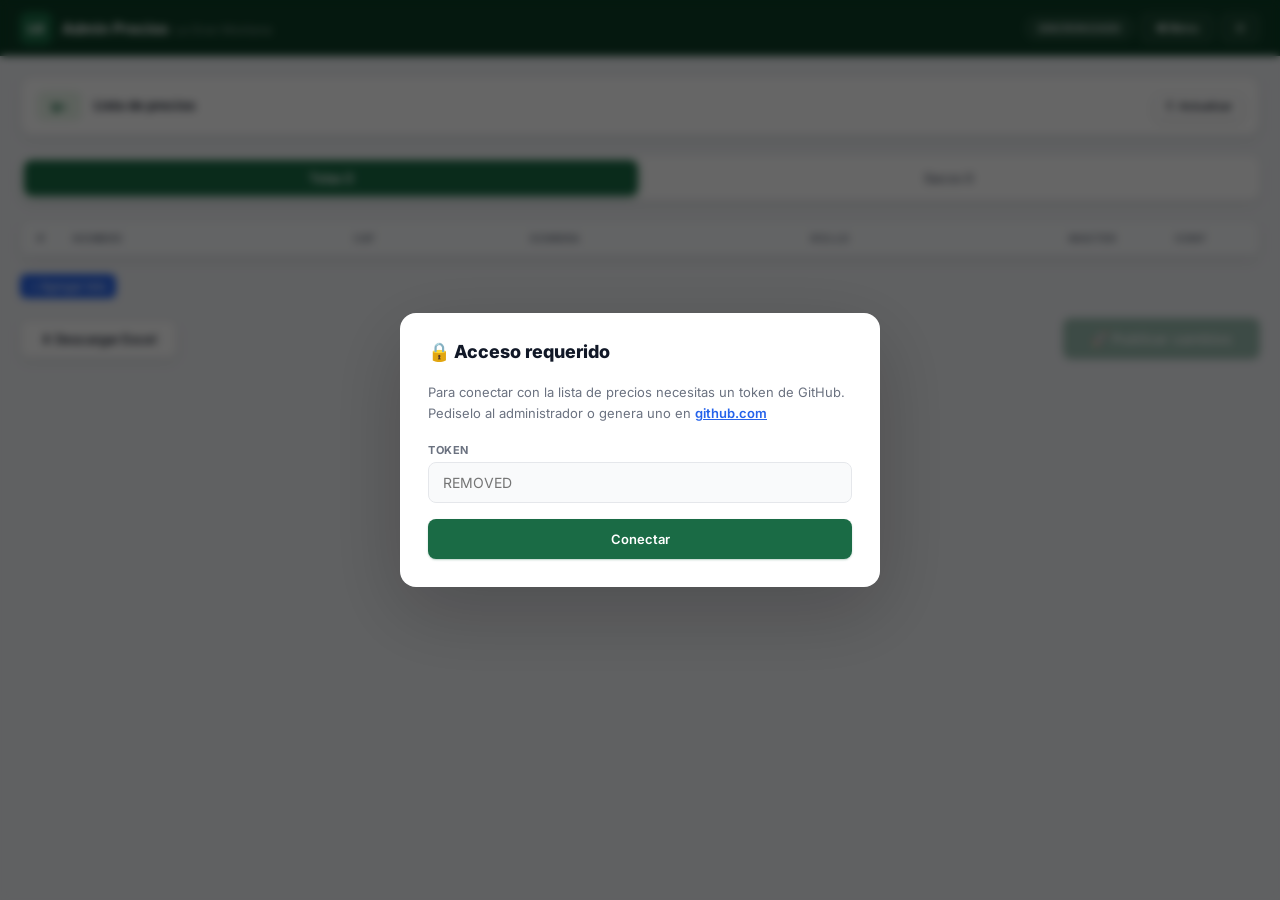
==== commit 8edf1ae6: "Sync cotizador web" ====
--- a/admin.html
+++ b/admin.html
@@ -110,7 +110,7 @@
     <div class="modal-box" style="margin:0 auto;box-shadow:var(--shadow);animation:none">
       <h2><span>&#9881;</span> Conexion GitHub</h2>
       <div class="field"><label>Personal Access Token</label>
-        <input type="password" id="cfgToken" placeholder="ghp_xxxx">
+        <input type="password" id="cfgToken" placeholder="REMOVED">
         <p>Token con permiso <strong>repo</strong>. <a href="https://github.com/settings/tokens/new" target="_blank">Generar &rarr;</a></p>
       </div>
       <div class="field"><label>Repositorio</label><input type="text" id="cfgRepo" value="jochoa0411/pricessrn"></div>
@@ -160,7 +160,7 @@
   <div class="modal-box">
     <h2><span>&#128274;</span> Acceso requerido</h2>
     <p style="color:var(--muted);margin-bottom:20px;font-size:13px;line-height:1.6">Para conectar con la lista de precios necesitas un token de GitHub.<br>Pediselo al administrador o genera uno en <a href="https://github.com/settings/tokens/new" target="_blank" style="color:var(--blue);font-weight:600">github.com</a></p>
-    <div class="field"><label>Token</label><input type="password" id="promptToken" placeholder="ghp_xxxx" autofocus></div>
+    <div class="field"><label>Token</label><input type="password" id="promptToken" placeholder="REMOVED" autofocus></div>
     <button class="btn btn-green" onclick="guardarTokenPrompt()" style="width:100%;justify-content:center;padding:12px">Conectar</button>
   </div>
 </div>
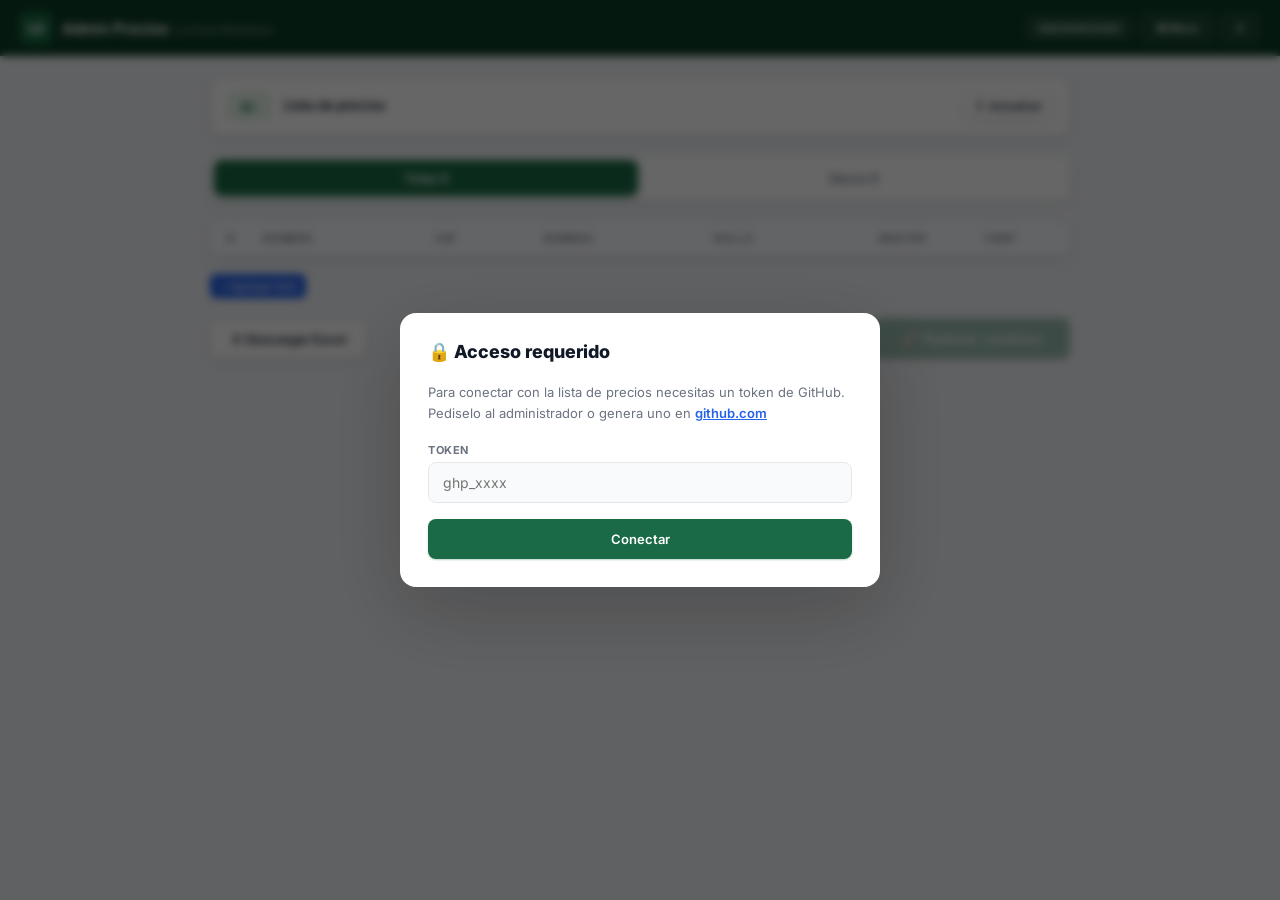
==== commit c862fb7d: "Admin: tabs fix + compact" ====
--- a/admin.html
+++ b/admin.html
@@ -20,7 +20,7 @@
 @keyframes glow{0%,100%{box-shadow:0 0 0 0 rgba(245,158,11,.4)}50%{box-shadow:0 0 0 6px rgba(245,158,11,0)}}
 .top-btn{background:rgba(255,255,255,.06);border:1px solid rgba(255,255,255,.1);color:#fff;padding:7px 14px;border-radius:8px;font-size:11px;font-weight:600;cursor:pointer;font-family:inherit;text-decoration:none;display:inline-flex;align-items:center;gap:4px}
 .top-btn:hover{background:rgba(255,255,255,.12)}
-.container{max-width:1280px;margin:0 auto;padding:20px}
+.container{max-width:900px;margin:0 auto;padding:20px}
 .btn{padding:10px 20px;border:none;border-radius:8px;font-weight:600;cursor:pointer;font-size:13px;display:inline-flex;align-items:center;gap:6px;transition:all .15s;font-family:inherit}
 .btn-green{background:var(--green);color:#fff;box-shadow:0 1px 2px rgba(26,107,69,.3)}
 .btn-green:hover{background:#15593a;transform:translateY(-1px);box-shadow:0 4px 12px rgba(26,107,69,.3)}
@@ -110,7 +110,7 @@
     <div class="modal-box" style="margin:0 auto;box-shadow:var(--shadow);animation:none">
       <h2><span>&#9881;</span> Conexion GitHub</h2>
       <div class="field"><label>Personal Access Token</label>
-        <input type="password" id="cfgToken" placeholder="REMOVED">
+        <input type="password" id="cfgToken" placeholder="ghp_xxxx">
         <p>Token con permiso <strong>repo</strong>. <a href="https://github.com/settings/tokens/new" target="_blank">Generar &rarr;</a></p>
       </div>
       <div class="field"><label>Repositorio</label><input type="text" id="cfgRepo" value="jochoa0411/pricessrn"></div>
@@ -160,7 +160,7 @@
   <div class="modal-box">
     <h2><span>&#128274;</span> Acceso requerido</h2>
     <p style="color:var(--muted);margin-bottom:20px;font-size:13px;line-height:1.6">Para conectar con la lista de precios necesitas un token de GitHub.<br>Pediselo al administrador o genera uno en <a href="https://github.com/settings/tokens/new" target="_blank" style="color:var(--blue);font-weight:600">github.com</a></p>
-    <div class="field"><label>Token</label><input type="password" id="promptToken" placeholder="REMOVED" autofocus></div>
+    <div class="field"><label>Token</label><input type="password" id="promptToken" placeholder="ghp_xxxx" autofocus></div>
     <button class="btn btn-green" onclick="guardarTokenPrompt()" style="width:100%;justify-content:center;padding:12px">Conectar</button>
   </div>
 </div>
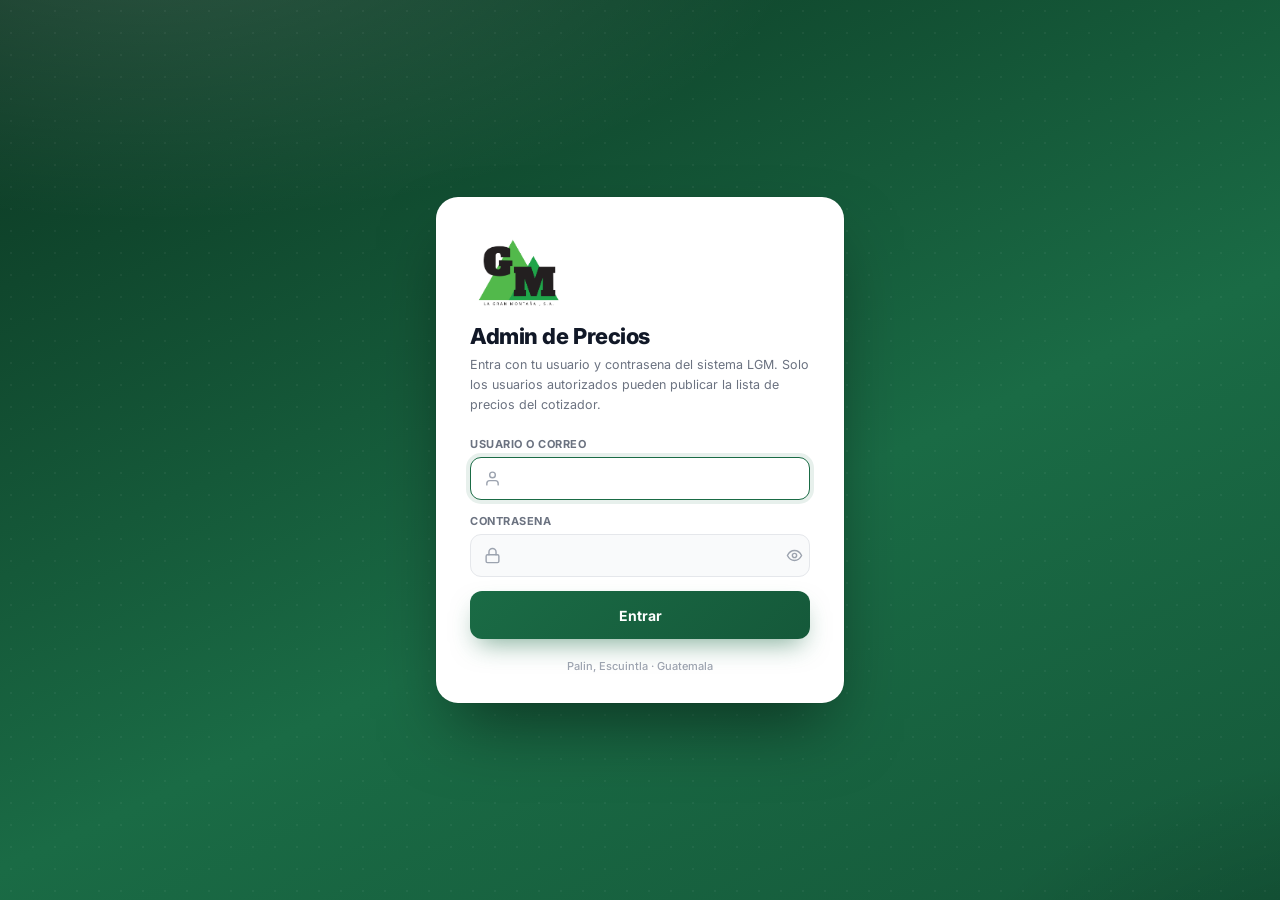
==== commit 3ea5305f: "Logo de LGM en los logins + login del ERP para el Admin de Precios - Agrega logo.png (logo oficial "" ====
--- a/admin.html
+++ b/admin.html
@@ -14,6 +14,7 @@
 .brand-icon{width:32px;height:32px;background:var(--green);border-radius:8px;display:flex;align-items:center;justify-content:center;font-weight:900;font-size:12px;box-shadow:0 2px 8px rgba(26,107,69,.4)}
 .brand h1{font-size:15px;font-weight:700}.brand h1 span{font-weight:400;opacity:.5;font-size:12px;margin-left:6px}
 .topbar-right{display:flex;gap:6px;align-items:center}
+.who{font-size:11px;font-weight:600;color:rgba(255,255,255,.75);margin-right:4px;max-width:150px;overflow:hidden;text-overflow:ellipsis;white-space:nowrap}
 .status{font-size:10px;padding:5px 12px;border-radius:99px;font-weight:600;letter-spacing:.3px;text-transform:uppercase}
 .status.ok{background:rgba(255,255,255,.08);border:1px solid rgba(255,255,255,.1)}
 .status.dirty{background:var(--amber);color:#000;border:1px solid transparent;animation:glow 2s infinite}
@@ -81,6 +82,7 @@
   .container{padding:12px}
   .topbar{padding:0 12px;height:50px}
   .brand h1 span{display:none}
+  .who{max-width:80px}
   .version-bar{gap:8px;padding:12px}
   .v-badge{font-size:14px;padding:4px 10px}
   .tabs{flex-direction:column;gap:2px}
@@ -91,6 +93,49 @@
   .bottom-bar{flex-direction:column}
   .bottom-bar .btn{width:100%;justify-content:center}
 }
+
+/* ── Login ─────────────────────────────────────────────────────────────── */
+.login-screen{position:fixed;inset:0;z-index:2000;display:flex;align-items:center;justify-content:center;padding:20px;
+  background:
+    radial-gradient(1100px 520px at 12% -10%, rgba(255,255,255,.14), transparent 60%),
+    radial-gradient(900px 600px at 110% 120%, rgba(0,0,0,.28), transparent 55%),
+    linear-gradient(155deg,#0b3521 0%,#1a6b45 58%,#15593a 100%);
+  overflow:auto}
+.login-screen::before{content:"";position:absolute;inset:0;pointer-events:none;opacity:.5;
+  background-image:radial-gradient(rgba(255,255,255,.09) 1px,transparent 1.4px);background-size:22px 22px}
+.login-screen.hidden{display:none}
+.login-card{position:relative;width:min(408px,100%);background:#fff;border-radius:22px;padding:38px 34px 30px;
+  box-shadow:0 34px 70px -18px rgba(0,0,0,.5),0 0 0 1px rgba(0,0,0,.04);animation:slideUp .35s cubic-bezier(.16,1,.3,1)}
+.login-logo{display:block;width:auto;height:74px;max-width:210px;margin:0 0 14px;object-fit:contain}
+.login-eyebrow{font-size:10px;font-weight:800;letter-spacing:2px;text-transform:uppercase;color:var(--green)}
+.login-card h2{font-size:22px;font-weight:800;letter-spacing:-.02em;margin:3px 0 6px;color:var(--text)}
+.login-hint{font-size:12.5px;line-height:1.6;color:var(--muted);margin-bottom:22px}
+.login-err{display:none;background:#fef2f2;border:1px solid #fecaca;color:#991b1b;font-size:12.5px;font-weight:600;
+  line-height:1.5;padding:10px 12px;border-radius:10px;margin-bottom:16px}
+.login-err.show{display:block}
+.lfield{margin-bottom:14px}
+.lfield label{display:block;font-size:11px;font-weight:700;color:var(--muted);margin-bottom:6px;text-transform:uppercase;letter-spacing:.5px}
+.input-wrap{position:relative;display:flex;align-items:center}
+.input-wrap svg{position:absolute;left:14px;width:17px;height:17px;color:#9ca3af;pointer-events:none}
+.input-wrap input{width:100%;padding:12px 14px 12px 42px;border:1.5px solid var(--border);border-radius:11px;
+  font-size:14px;font-family:inherit;background:#f9fafb;color:var(--text);transition:border-color .15s,box-shadow .15s,background .15s}
+.input-wrap input:hover{border-color:#d1d5db}
+.input-wrap input:focus{outline:none;border-color:var(--green);background:#fff;box-shadow:0 0 0 4px rgba(26,107,69,.1)}
+.input-wrap input[type="password"],.input-wrap input.has-toggle{padding-right:44px}
+.pass-toggle{position:absolute;right:6px;top:50%;transform:translateY(-50%);width:32px;height:32px;border:none;
+  background:transparent;color:#9ca3af;cursor:pointer;border-radius:8px;display:flex;align-items:center;justify-content:center}
+.pass-toggle:hover{color:var(--green);background:#f3f4f6}
+.pass-toggle svg{width:17px;height:17px}
+.btn-login{width:100%;height:48px;margin-top:8px;border:none;border-radius:12px;cursor:pointer;font-family:inherit;
+  font-size:14px;font-weight:700;color:#fff;display:flex;align-items:center;justify-content:center;gap:8px;
+  background:linear-gradient(135deg,#1a6b45,#15593a);box-shadow:0 12px 26px -8px rgba(26,107,69,.55);transition:transform .12s,box-shadow .15s,opacity .15s}
+.btn-login:hover:not(:disabled){transform:translateY(-1px);box-shadow:0 16px 32px -8px rgba(26,107,69,.6)}
+.btn-login:active:not(:disabled){transform:translateY(0)}
+.btn-login:disabled{opacity:.65;cursor:default}
+.spinner{width:17px;height:17px;border:2.5px solid rgba(255,255,255,.35);border-top-color:#fff;border-radius:50%;animation:spin .7s linear infinite}
+@keyframes spin{to{transform:rotate(360deg)}}
+.login-foot{margin-top:20px;text-align:center;font-size:11px;color:#9ca3af;font-weight:500}
+@media(max-width:480px){.login-card{padding:30px 22px 24px;border-radius:18px}.login-card h2{font-size:20px}}
 </style>
 </head>
 <body>
@@ -100,21 +145,21 @@
     <h1>Admin Precios<span>La Gran Montana</span></h1>
   </div>
   <div class="topbar-right">
+    <span class="who" id="who"></span>
     <span id="statusBadge" class="status ok">Sincronizado</span>
     <a href="./" class="top-btn">&#9664; Menu</a>
-    <button class="top-btn" onclick="switchTab('config')">&#9881;</button>
+    <button class="top-btn" id="btnLogout" onclick="logout()" style="display:none">Salir</button>
+    <button class="top-btn" onclick="switchTab('config')" title="Ajustes avanzados">&#9881;</button>
   </div>
 </div>
 <div class="container">
   <div id="panelConfig" class="tab-panel">
     <div class="modal-box" style="margin:0 auto;box-shadow:var(--shadow);animation:none">
-      <h2><span>&#9881;</span> Conexion GitHub</h2>
-      <div class="field"><label>Personal Access Token</label>
-        <input type="password" id="cfgToken" placeholder="ghp_xxxx">
-        <p>Token con permiso <strong>repo</strong>. <a href="https://github.com/settings/tokens/new" target="_blank">Generar &rarr;</a></p>
-      </div>
-      <div class="field"><label>Repositorio</label><input type="text" id="cfgRepo" value="jochoa0411/pricessrn"></div>
-      <div class="field"><label>Archivo</label><input type="text" id="cfgFile" value="precios.json"></div>
+      <h2><span>&#9881;</span> Ajustes avanzados</h2>
+      <div class="field"><label>Servidor (relay del ERP)</label>
+        <input type="text" id="cfgApiBase" placeholder="https://...">
+        <p>Solo cambialo si el servidor del sistema se movio de direccion.</p>
+      </div>
       <div style="display:flex;gap:10px;margin-top:24px">
         <button class="btn btn-green" onclick="guardarConfig()">Guardar</button>
         <button class="btn btn-ghost" onclick="switchTab('editor')">Volver</button>
@@ -155,13 +200,34 @@
   </div>
 </div>
 
-<!-- TOKEN PROMPT -->
-<div id="tokenPrompt" class="overlay hidden">
-  <div class="modal-box">
-    <h2><span>&#128274;</span> Acceso requerido</h2>
-    <p style="color:var(--muted);margin-bottom:20px;font-size:13px;line-height:1.6">Para conectar con la lista de precios necesitas un token de GitHub.<br>Pediselo al administrador o genera uno en <a href="https://github.com/settings/tokens/new" target="_blank" style="color:var(--blue);font-weight:600">github.com</a></p>
-    <div class="field"><label>Token</label><input type="password" id="promptToken" placeholder="ghp_xxxx" autofocus></div>
-    <button class="btn btn-green" onclick="guardarTokenPrompt()" style="width:100%;justify-content:center;padding:12px">Conectar</button>
+<!-- LOGIN -->
+<div id="loginModal" class="login-screen hidden">
+  <div class="login-card">
+    <img class="login-logo" src="logo.png" alt="La Gran Montaña, S.A.">
+    <h2>Admin de Precios</h2>
+    <p class="login-hint">Entra con tu usuario y contrasena del sistema LGM. Solo los usuarios autorizados pueden publicar la lista de precios del cotizador.</p>
+    <div id="loginErr" class="login-err"></div>
+    <form onsubmit="event.preventDefault();login()">
+      <div class="lfield">
+        <label for="loginUser">Usuario o correo</label>
+        <div class="input-wrap">
+          <svg viewBox="0 0 24 24" fill="none" stroke="currentColor" stroke-width="2" stroke-linecap="round" stroke-linejoin="round"><path d="M20 21v-2a4 4 0 0 0-4-4H8a4 4 0 0 0-4 4v2"/><circle cx="12" cy="7" r="4"/></svg>
+          <input type="text" id="loginUser" autocomplete="username" spellcheck="false" oninput="limpiarErrLogin()">
+        </div>
+      </div>
+      <div class="lfield">
+        <label for="loginPass">Contrasena</label>
+        <div class="input-wrap">
+          <svg viewBox="0 0 24 24" fill="none" stroke="currentColor" stroke-width="2" stroke-linecap="round" stroke-linejoin="round"><rect x="3" y="11" width="18" height="11" rx="2"/><path d="M7 11V7a5 5 0 0 1 10 0v4"/></svg>
+          <input type="password" id="loginPass" class="has-toggle" autocomplete="current-password" oninput="limpiarErrLogin()">
+          <button type="button" class="pass-toggle" id="passToggle" onclick="togglePass()" aria-label="Mostrar contrasena">
+            <svg viewBox="0 0 24 24" fill="none" stroke="currentColor" stroke-width="2" stroke-linecap="round" stroke-linejoin="round"><path d="M2 12s3.5-7 10-7 10 7 10 7-3.5 7-10 7-10-7-10-7Z"/><circle cx="12" cy="12" r="3"/></svg>
+          </button>
+        </div>
+      </div>
+      <button class="btn-login" id="btnLogin" type="submit"><span id="btnLoginTxt">Entrar</span></button>
+    </form>
+    <div class="login-foot">Palin, Escuintla &middot; Guatemala</div>
   </div>
 </div>
 
@@ -179,13 +245,72 @@
 <div id="toast" class="toast ok"></div>
 <script src="https://cdn.sheetjs.com/xlsx-0.20.3/package/dist/xlsx.full.min.js"></script>
 <script>
-var DATA={version:1,actualizado:'',telas:[],sacos:[]},ORIGINAL=null,dirty=false,GH_SHA=null,_vB=false;
-function getConfig(){return{token:localStorage.getItem('GH_TOKEN')||'',repo:localStorage.getItem('GH_REPO')||'jochoa0411/pricessrn',file:localStorage.getItem('GH_FILE')||'precios.json'};}
-function guardarConfig(){localStorage.setItem('GH_TOKEN',document.getElementById('cfgToken').value.trim());localStorage.setItem('GH_REPO',document.getElementById('cfgRepo').value.trim());localStorage.setItem('GH_FILE',document.getElementById('cfgFile').value.trim());toast('Guardado');switchTab('editor');cargarDesdeGH();}
-function guardarTokenPrompt(){var t=document.getElementById('promptToken').value.trim();if(!t){toast('Ingresa el token','err');return;}localStorage.setItem('GH_TOKEN',t);document.getElementById('tokenPrompt').classList.add('hidden');document.getElementById('cfgToken').value=t;cargarDesdeGH();}
-var _tt;function toast(m,t){var e=document.getElementById('toast');e.textContent=m;e.className='toast '+(t||'ok')+' show';clearTimeout(_tt);_tt=setTimeout(function(){e.classList.remove('show');},3200);}
+// ── Config del relay publico del ERP (mismo que real-quote.js del cotizador) ──
+var API_KEY  = 'd866cc818c2333d59cc866fb254104632015258f7f7d36f8dd3b687f1c23072b';
+var API_BASE_DEFAULT = 'https://mac-mini-de-jose.tail2b51ca.ts.net';
+function apiBase(){ return (localStorage.getItem('PRECIOS_API_BASE') || API_BASE_DEFAULT).replace(/\/+$/,''); }
+function getToken(){ return localStorage.getItem('PRECIOS_TOKEN') || ''; }
+function setSesion(tok,nombre){ localStorage.setItem('PRECIOS_TOKEN',tok); localStorage.setItem('PRECIOS_NOMBRE',nombre||''); }
+function clearSesion(){ localStorage.removeItem('PRECIOS_TOKEN'); localStorage.removeItem('PRECIOS_NOMBRE'); }
+
+var DATA={version:1,actualizado:'',telas:[],sacos:[]},ORIGINAL=null,dirty=false,BASE_VERSION=0,_vB=false;
+
+var _tt;function toast(m,t){var e=document.getElementById('toast');e.textContent=m;e.className='toast '+(t||'ok')+' show';clearTimeout(_tt);_tt=setTimeout(function(){e.classList.remove('show');},3600);}
 function switchTab(t){document.getElementById('panelConfig').classList.toggle('active',t==='config');document.getElementById('panelEditor').classList.toggle('active',t==='editor');}
 function switchSubTab(b,id){document.querySelectorAll('.tabs .tab').forEach(function(x){x.classList.remove('active');});b.classList.add('active');document.querySelectorAll('#panelEditor>.tab-panel').forEach(function(p){p.classList.remove('active');});document.getElementById(id).classList.add('active');}
+function guardarConfig(){var v=document.getElementById('cfgApiBase').value.trim();if(v)localStorage.setItem('PRECIOS_API_BASE',v);else localStorage.removeItem('PRECIOS_API_BASE');toast('Guardado');switchTab('editor');if(getToken())cargar();}
+
+// ── Sesion ──────────────────────────────────────────────────────────────────
+function mostrarLogin(){document.getElementById('loginModal').classList.remove('hidden');document.getElementById('btnLogout').style.display='none';document.getElementById('who').textContent='';limpiarErrLogin();setTimeout(function(){var u=document.getElementById('loginUser');if(u)u.focus();},60);}
+function ocultarLogin(){document.getElementById('loginModal').classList.add('hidden');document.getElementById('btnLogout').style.display='';}
+function limpiarErrLogin(){var e=document.getElementById('loginErr');e.classList.remove('show');e.textContent='';}
+function mostrarErrLogin(msg){var e=document.getElementById('loginErr');e.textContent=msg;e.classList.add('show');}
+function togglePass(){var i=document.getElementById('loginPass');i.type=i.type==='password'?'text':'password';document.getElementById('passToggle').style.color=i.type==='text'?'var(--green)':'';}
+function _loginBusy(on){
+  var btn=document.getElementById('btnLogin');btn.disabled=on;
+  btn.innerHTML=on?'<span class="spinner"></span><span>Entrando...</span>':'<span id="btnLoginTxt">Entrar</span>';
+}
+async function login(){
+  var u=document.getElementById('loginUser').value.trim();
+  var p=document.getElementById('loginPass').value;
+  if(!u||!p){mostrarErrLogin('Ingresa tu usuario y contrasena.');return;}
+  limpiarErrLogin();_loginBusy(true);
+  try{
+    var r=await fetch(apiBase()+'/api/ventas/precios-publicos/login',{
+      method:'POST',
+      headers:{'Content-Type':'application/json','X-Api-Key':API_KEY},
+      body:JSON.stringify({username:u,password:p})
+    });
+    var data=await r.json().catch(function(){return{};});
+    if(!r.ok){mostrarErrLogin(data.error||'No se pudo iniciar sesion.');return;}
+    setSesion(data.token,data.nombre);
+    document.getElementById('who').textContent=data.nombre||'';
+    document.getElementById('loginPass').value='';
+    ocultarLogin();
+    cargar();
+  }catch(e){
+    mostrarErrLogin('Sin conexion al servidor del sistema. Revisa tu internet e intenta de nuevo.');
+  }finally{
+    _loginBusy(false);
+  }
+}
+function logout(){
+  if(dirty && !confirm('Tenes cambios sin publicar. Se pierden si sales.\n\nContinuar?'))return;
+  clearSesion();dirty=false;_vB=false;
+  DATA={version:1,actualizado:'',telas:[],sacos:[]};ORIGINAL=null;
+  renderTelas();renderSacos();markClean();
+  mostrarLogin();
+}
+
+// ── Fetch autenticado contra el relay ───────────────────────────────────────
+async function apiFetch(path,opts){
+  opts=opts||{};
+  opts.headers=Object.assign({'X-Api-Key':API_KEY,'Authorization':'Bearer '+getToken()},opts.headers||{});
+  var r=await fetch(apiBase()+path,opts);
+  if(r.status===401){clearSesion();mostrarLogin();var e=new Error('Sesion expirada, inicia sesion de nuevo');e._handled=true;throw e;}
+  return r;
+}
+
 function markDirty(){dirty=true;document.getElementById('statusBadge').textContent='Cambios pendientes';document.getElementById('statusBadge').className='status dirty';document.getElementById('btnPublicar').disabled=false;if(!_vB){_vB=true;DATA.version=(DATA.version||1)+1;document.getElementById('versionDisplay').textContent='v'+DATA.version;}}
 function markClean(){dirty=false;_vB=false;document.getElementById('statusBadge').textContent='Sincronizado';document.getElementById('statusBadge').className='status ok';document.getElementById('btnPublicar').disabled=true;}
 function esc(s){return(s||'').replace(/"/g,'&quot;');}
@@ -193,13 +318,77 @@
 function renderSacos(){var tb=document.getElementById('tbodySacos');tb.innerHTML='';DATA.sacos.forEach(function(s,i){var tr=document.createElement('tr');tr.innerHTML='<td class="col-id">'+s.id+'</td><td><input value="'+esc(s.nombre)+'" oninput="DATA.sacos['+i+'].nombre=this.value;markDirty();this.classList.add(\'changed\')"></td><td><input value="'+esc(s.medidas)+'" oninput="DATA.sacos['+i+'].medidas=this.value;markDirty();this.classList.add(\'changed\')" style="width:80px"></td><td><input type="number" value="'+s.gm+'" oninput="DATA.sacos['+i+'].gm=+this.value;markDirty();this.classList.add(\'changed\')"></td><td><input type="number" step="0.01" value="'+s.pA+'" oninput="DATA.sacos['+i+'].pA=+this.value;markDirty();this.classList.add(\'changed\')"></td><td><input type="number" step="0.01" value="'+s.pB+'" oninput="DATA.sacos['+i+'].pB=+this.value;markDirty();this.classList.add(\'changed\')"></td><td><input type="number" step="0.01" value="'+s.pC+'" oninput="DATA.sacos['+i+'].pC=+this.value;markDirty();this.classList.add(\'changed\')"></td><td class="col-actions"><button class="del-btn" onclick="DATA.sacos.splice('+i+',1);renderSacos();markDirty()">&times;</button></td>';tb.appendChild(tr);});document.getElementById('countSacos').textContent=DATA.sacos.length;}
 function addTela(){var m=Math.max(0,...DATA.telas.map(function(t){return t.id;}));DATA.telas.push({id:m+1,nombre:'',cat:'',sombra:'',rollo:'',pm:0,pc:0});renderTelas();markDirty();document.getElementById('tbodyTelas').lastChild.querySelector('input').focus();}
 function addSaco(){var m=Math.max(0,...DATA.sacos.map(function(s){return s.id;}));DATA.sacos.push({id:m+1,nombre:'',medidas:'',gm:0,pA:0,pB:0,pC:0});renderSacos();markDirty();document.getElementById('tbodySacos').lastChild.querySelector('input').focus();}
-async function cargarDesdeGH(){var cfg=getConfig();if(!cfg.token){document.getElementById('tokenPrompt').classList.remove('hidden');return;}try{toast('Cargando...');var r=await fetch('https://api.github.com/repos/'+cfg.repo+'/contents/'+cfg.file,{headers:{'Authorization':'Bearer '+cfg.token,'Accept':'application/vnd.github.v3+json'}});if(r.status===401){localStorage.removeItem('GH_TOKEN');document.getElementById('tokenPrompt').classList.remove('hidden');toast('Token invalido','err');return;}if(!r.ok)throw new Error('HTTP '+r.status);var meta=await r.json();GH_SHA=meta.sha;var content=atob(meta.content.replace(/\n/g,''));DATA=JSON.parse(content);DATA.sacos=DATA.sacos.map(function(s){return s.pA!==undefined?s:Object.assign({},s,{pA:s.p2||0,pB:s.p2||0,pC:s.p2||0});});ORIGINAL=JSON.parse(JSON.stringify(DATA));document.getElementById('versionDisplay').textContent='v'+DATA.version;document.getElementById('lastUpdate').textContent=DATA.actualizado?'Actualizado: '+DATA.actualizado:'';renderTelas();renderSacos();markClean();toast('v'+DATA.version+' cargada');}catch(e){toast('Error: '+e.message,'err');}}
-function recargar(){if(dirty){if(!confirm('Tenes cambios sin publicar. Se pierden si recargas.\n\nContinuar?'))return;}cargarDesdeGH();}
-function prepararPublicacion(){DATA.actualizado=new Date().toLocaleString('es-GT',{day:'2-digit',month:'2-digit',year:'numeric',hour:'2-digit',minute:'2-digit'});var c=[];DATA.telas.forEach(function(nt){var o=ORIGINAL.telas.find(function(x){return x.id===nt.id;});if(!o){c.push({t:'add',msg:'+ '+nt.nombre});return;}if(o.pm!==nt.pm)c.push({t:'mod',msg:nt.nombre+' Master: $'+o.pm.toFixed(3)+' \u2192 $'+nt.pm.toFixed(3)});if(o.pc!==nt.pc)c.push({t:'mod',msg:nt.nombre+' Conf: $'+o.pc.toFixed(3)+' \u2192 $'+nt.pc.toFixed(3)});if(o.nombre!==nt.nombre)c.push({t:'mod',msg:'#'+nt.id+': '+o.nombre+' \u2192 '+nt.nombre});});ORIGINAL.telas.forEach(function(o){if(!DATA.telas.find(function(x){return x.id===o.id;}))c.push({t:'del',msg:'\u2212 '+o.nombre});});DATA.sacos.forEach(function(ns){var o=ORIGINAL.sacos.find(function(x){return x.id===ns.id;});if(!o){c.push({t:'add',msg:'+ '+ns.nombre});return;}['pA','pB','pC'].forEach(function(k){if(o[k]!==ns[k])c.push({t:'mod',msg:ns.nombre+' '+k.slice(1)+': Q'+o[k].toFixed(2)+' \u2192 Q'+ns[k].toFixed(2)});});if(o.nombre!==ns.nombre)c.push({t:'mod',msg:'#'+ns.id+': '+o.nombre+' \u2192 '+ns.nombre});});ORIGINAL.sacos.forEach(function(o){if(!DATA.sacos.find(function(x){return x.id===o.id;}))c.push({t:'del',msg:'\u2212 '+o.nombre});});if(!c.length)c.push({t:'mod',msg:'Version '+ORIGINAL.version+' \u2192 '+DATA.version});document.getElementById('diffContent').innerHTML=c.map(function(x){return'<div class="diff-line diff-'+x.t+'">'+x.msg+'</div>';}).join('');document.getElementById('diffModal').classList.remove('hidden');}
+
+// ── Cargar / publicar via el relay del ERP ──────────────────────────────────
+async function cargar(){
+  try{
+    toast('Cargando...');
+    var r=await apiFetch('/api/ventas/precios-publicos/precios');
+    var body=await r.json().catch(function(){return{};});
+    if(!r.ok)throw new Error(body.error||('HTTP '+r.status));
+    DATA=body.precios||{version:1,actualizado:'',telas:[],sacos:[]};
+    DATA.telas=DATA.telas||[];DATA.sacos=DATA.sacos||[];
+    DATA.sacos=DATA.sacos.map(function(s){return s.pA!==undefined?s:Object.assign({},s,{pA:s.p2||0,pB:s.p2||0,pC:s.p2||0});});
+    BASE_VERSION=Number(DATA.version)||0;
+    ORIGINAL=JSON.parse(JSON.stringify(DATA));
+    document.getElementById('versionDisplay').textContent='v'+DATA.version;
+    document.getElementById('lastUpdate').textContent=DATA.actualizado?'Actualizado: '+DATA.actualizado:'';
+    renderTelas();renderSacos();markClean();
+    toast('v'+DATA.version+' cargada');
+  }catch(e){
+    if(!e._handled)toast('Error: '+e.message,'err');
+  }
+}
+function recargar(){if(dirty){if(!confirm('Tenes cambios sin publicar. Se pierden si recargas.\n\nContinuar?'))return;}cargar();}
+
+function prepararPublicacion(){
+  DATA.actualizado=new Date().toLocaleString('es-GT',{day:'2-digit',month:'2-digit',year:'numeric',hour:'2-digit',minute:'2-digit'});
+  var c=[];
+  DATA.telas.forEach(function(nt){var o=ORIGINAL.telas.find(function(x){return x.id===nt.id;});if(!o){c.push({t:'add',msg:'+ '+nt.nombre});return;}if(o.pm!==nt.pm)c.push({t:'mod',msg:nt.nombre+' Master: $'+o.pm.toFixed(3)+' → $'+nt.pm.toFixed(3)});if(o.pc!==nt.pc)c.push({t:'mod',msg:nt.nombre+' Conf: $'+o.pc.toFixed(3)+' → $'+nt.pc.toFixed(3)});if(o.nombre!==nt.nombre)c.push({t:'mod',msg:'#'+nt.id+': '+o.nombre+' → '+nt.nombre});});
+  ORIGINAL.telas.forEach(function(o){if(!DATA.telas.find(function(x){return x.id===o.id;}))c.push({t:'del',msg:'− '+o.nombre});});
+  DATA.sacos.forEach(function(ns){var o=ORIGINAL.sacos.find(function(x){return x.id===ns.id;});if(!o){c.push({t:'add',msg:'+ '+ns.nombre});return;}['pA','pB','pC'].forEach(function(k){if(o[k]!==ns[k])c.push({t:'mod',msg:ns.nombre+' '+k.slice(1)+': Q'+o[k].toFixed(2)+' → Q'+ns[k].toFixed(2)});});if(o.nombre!==ns.nombre)c.push({t:'mod',msg:'#'+ns.id+': '+o.nombre+' → '+ns.nombre});});
+  ORIGINAL.sacos.forEach(function(o){if(!DATA.sacos.find(function(x){return x.id===o.id;}))c.push({t:'del',msg:'− '+o.nombre});});
+  if(!c.length)c.push({t:'mod',msg:'Version '+ORIGINAL.version+' → '+DATA.version});
+  document.getElementById('diffContent').innerHTML=c.map(function(x){return'<div class="diff-line diff-'+x.t+'">'+x.msg+'</div>';}).join('');
+  document.getElementById('diffModal').classList.remove('hidden');
+}
 function cerrarDiff(){document.getElementById('diffModal').classList.add('hidden');}
-async function publicar(){var cfg=getConfig();cerrarDiff();var j=JSON.stringify(DATA,null,2);var b=btoa(unescape(encodeURIComponent(j)));try{toast('Publicando...');var r=await fetch('https://api.github.com/repos/'+cfg.repo+'/contents/'+cfg.file,{method:'PUT',headers:{'Authorization':'Bearer '+cfg.token,'Accept':'application/vnd.github.v3+json','Content-Type':'application/json'},body:JSON.stringify({message:'v'+DATA.version+' - '+DATA.actualizado,content:b,sha:GH_SHA})});if(!r.ok){var e=await r.json();throw new Error(e.message||'HTTP '+r.status);}var res=await r.json();GH_SHA=res.content.sha;ORIGINAL=JSON.parse(JSON.stringify(DATA));markClean();document.getElementById('versionDisplay').textContent='v'+DATA.version;document.getElementById('lastUpdate').textContent='Actualizado: '+DATA.actualizado;toast('v'+DATA.version+' publicada');}catch(e){toast('Error: '+e.message,'err');}}
+
+async function publicar(){
+  cerrarDiff();
+  try{
+    toast('Publicando...');
+    var r=await apiFetch('/api/ventas/precios-publicos/precios/publicar',{
+      method:'POST',
+      headers:{'Content-Type':'application/json'},
+      body:JSON.stringify({precios:DATA,base_version:BASE_VERSION})
+    });
+    var body=await r.json().catch(function(){return{};});
+    if(r.status===409){toast(body.error||'Alguien mas publico — recarga','err');return;}
+    if(!r.ok)throw new Error(body.error||('HTTP '+r.status));
+    DATA.version=body.version;DATA.actualizado=body.actualizado;BASE_VERSION=body.version;
+    ORIGINAL=JSON.parse(JSON.stringify(DATA));
+    markClean();
+    document.getElementById('versionDisplay').textContent='v'+DATA.version;
+    document.getElementById('lastUpdate').textContent='Actualizado: '+DATA.actualizado;
+    toast('v'+DATA.version+' publicada');
+  }catch(e){
+    if(!e._handled)toast('Error: '+e.message,'err');
+  }
+}
+
 function descargarExcel(){if(!DATA.telas.length&&!DATA.sacos.length){toast('No hay datos','err');return;}var wb=XLSX.utils.book_new();var t=[["ID","Nombre","Categoria","Sombra","Rollo","Master $/pie2","Conf $/pie2"]];DATA.telas.forEach(function(x){t.push([x.id,x.nombre,x.cat,x.sombra,x.rollo,x.pm,x.pc]);});var ws1=XLSX.utils.aoa_to_sheet(t);ws1["!cols"]=[{wch:5},{wch:35},{wch:12},{wch:8},{wch:12},{wch:14},{wch:14}];XLSX.utils.book_append_sheet(wb,ws1,"Telas");var s=[["ID","Nombre","Medidas","Peso gm","Precio A","Precio B","Precio C"]];DATA.sacos.forEach(function(x){s.push([x.id,x.nombre,x.medidas,x.gm,x.pA,x.pB,x.pC]);});var ws2=XLSX.utils.aoa_to_sheet(s);ws2["!cols"]=[{wch:5},{wch:35},{wch:12},{wch:10},{wch:10},{wch:10},{wch:10}];XLSX.utils.book_append_sheet(wb,ws2,"Sacos");XLSX.writeFile(wb,"precios_lgm_v"+DATA.version+".xlsx");toast("Excel descargado");}
-window.addEventListener('load',function(){var c=getConfig();document.getElementById('cfgToken').value=c.token;document.getElementById('cfgRepo').value=c.repo;document.getElementById('cfgFile').value=c.file;if(c.token)cargarDesdeGH();else document.getElementById('tokenPrompt').classList.remove('hidden');});
+
+window.addEventListener('load',function(){
+  // Higiene: el admin viejo guardaba un Personal Access Token de GitHub en el navegador.
+  ['GH_TOKEN','GH_REPO','GH_FILE'].forEach(function(k){localStorage.removeItem(k);});
+  var b=localStorage.getItem('PRECIOS_API_BASE');
+  document.getElementById('cfgApiBase').value=b||'';
+  document.getElementById('cfgApiBase').placeholder=API_BASE_DEFAULT;
+  var nombre=localStorage.getItem('PRECIOS_NOMBRE')||'';
+  if(getToken()){document.getElementById('who').textContent=nombre;document.getElementById('btnLogout').style.display='';cargar();}
+  else{mostrarLogin();}
+});
 window.addEventListener('beforeunload',function(e){if(dirty){e.preventDefault();e.returnValue='';}});
 </script>
 </body>
